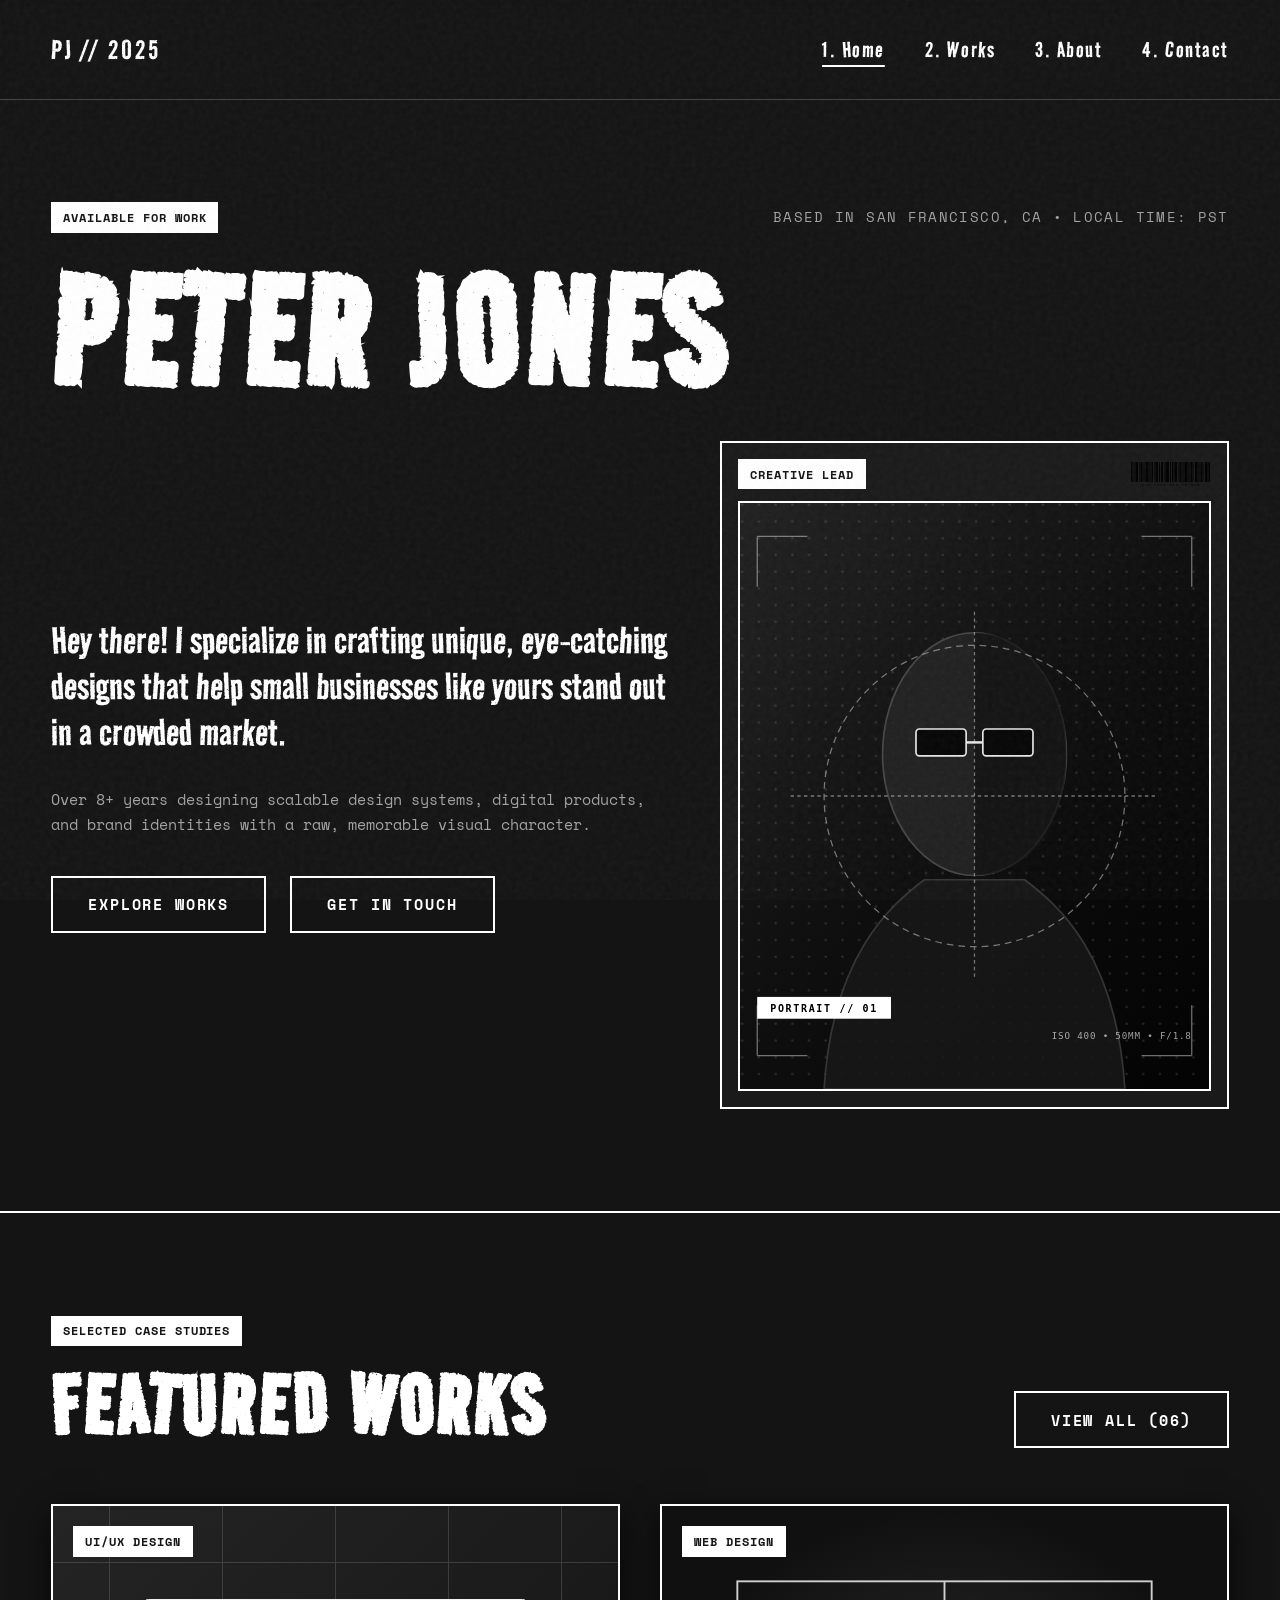
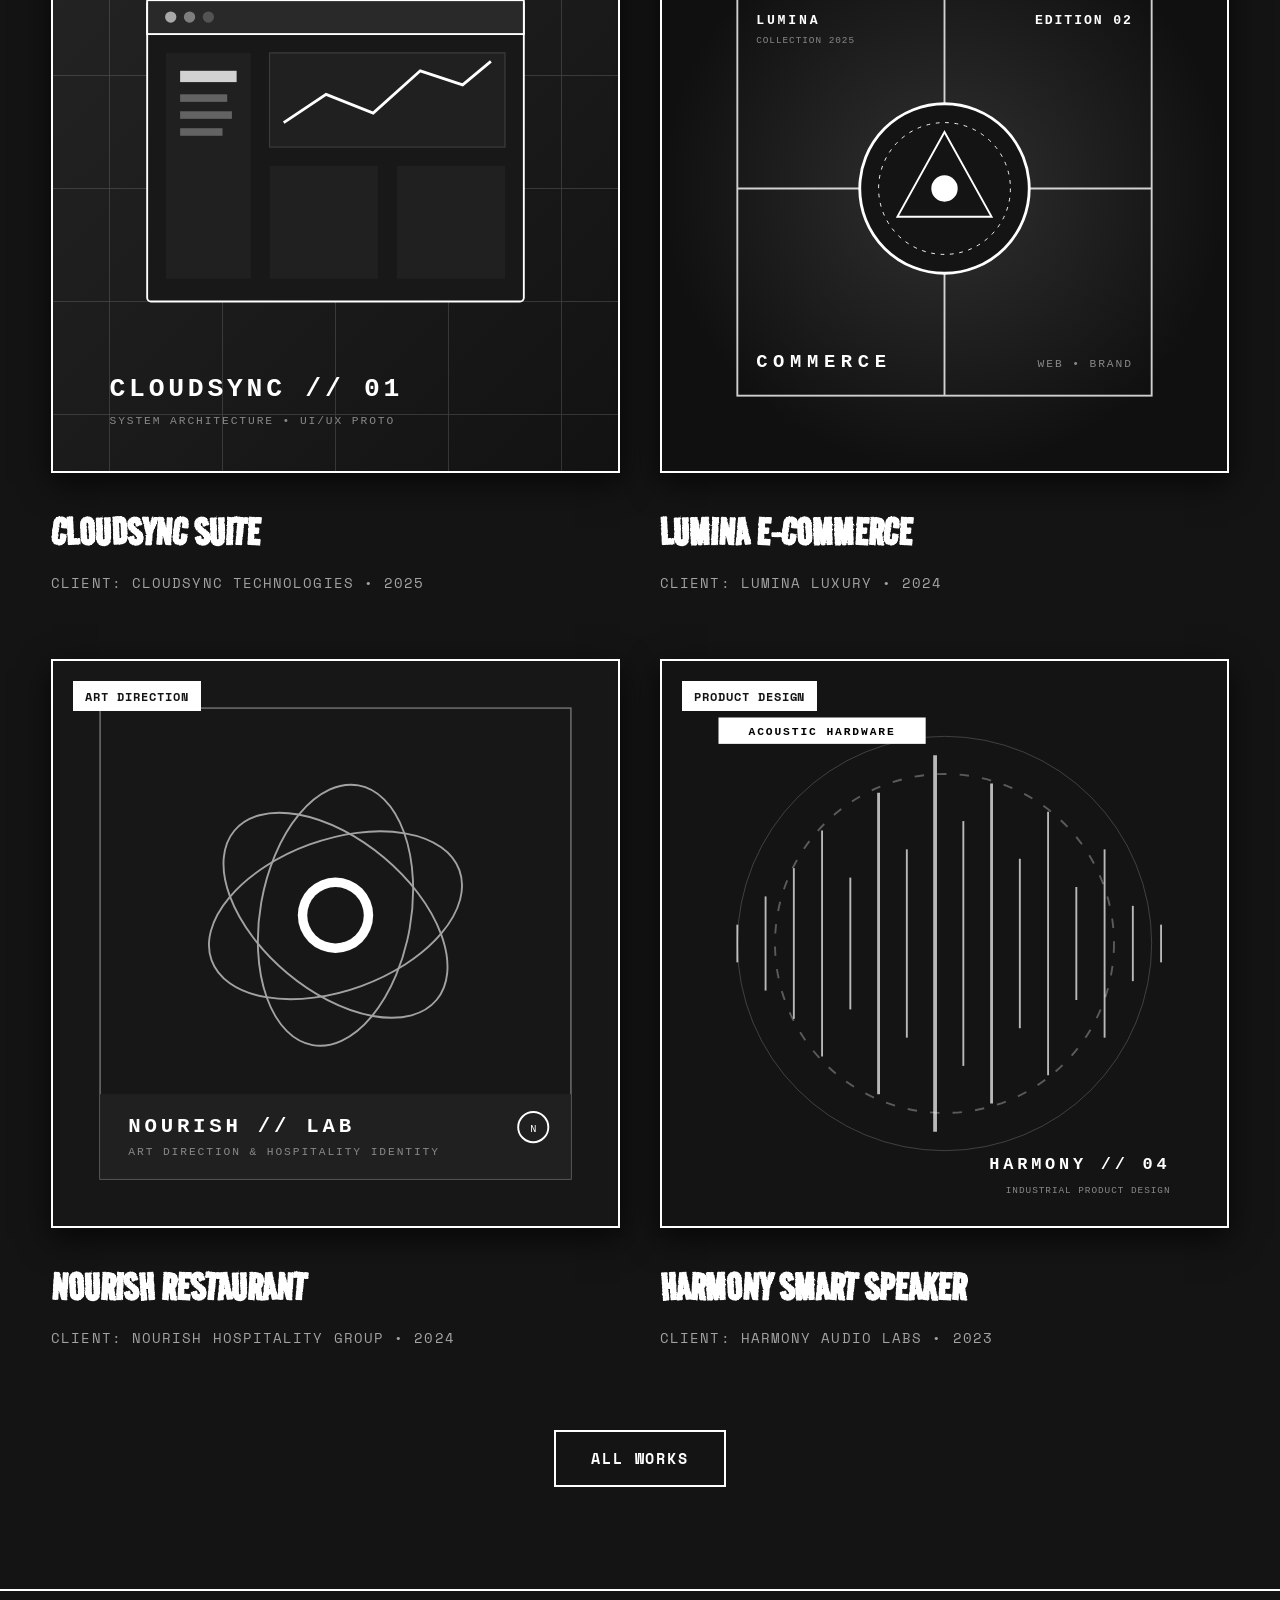
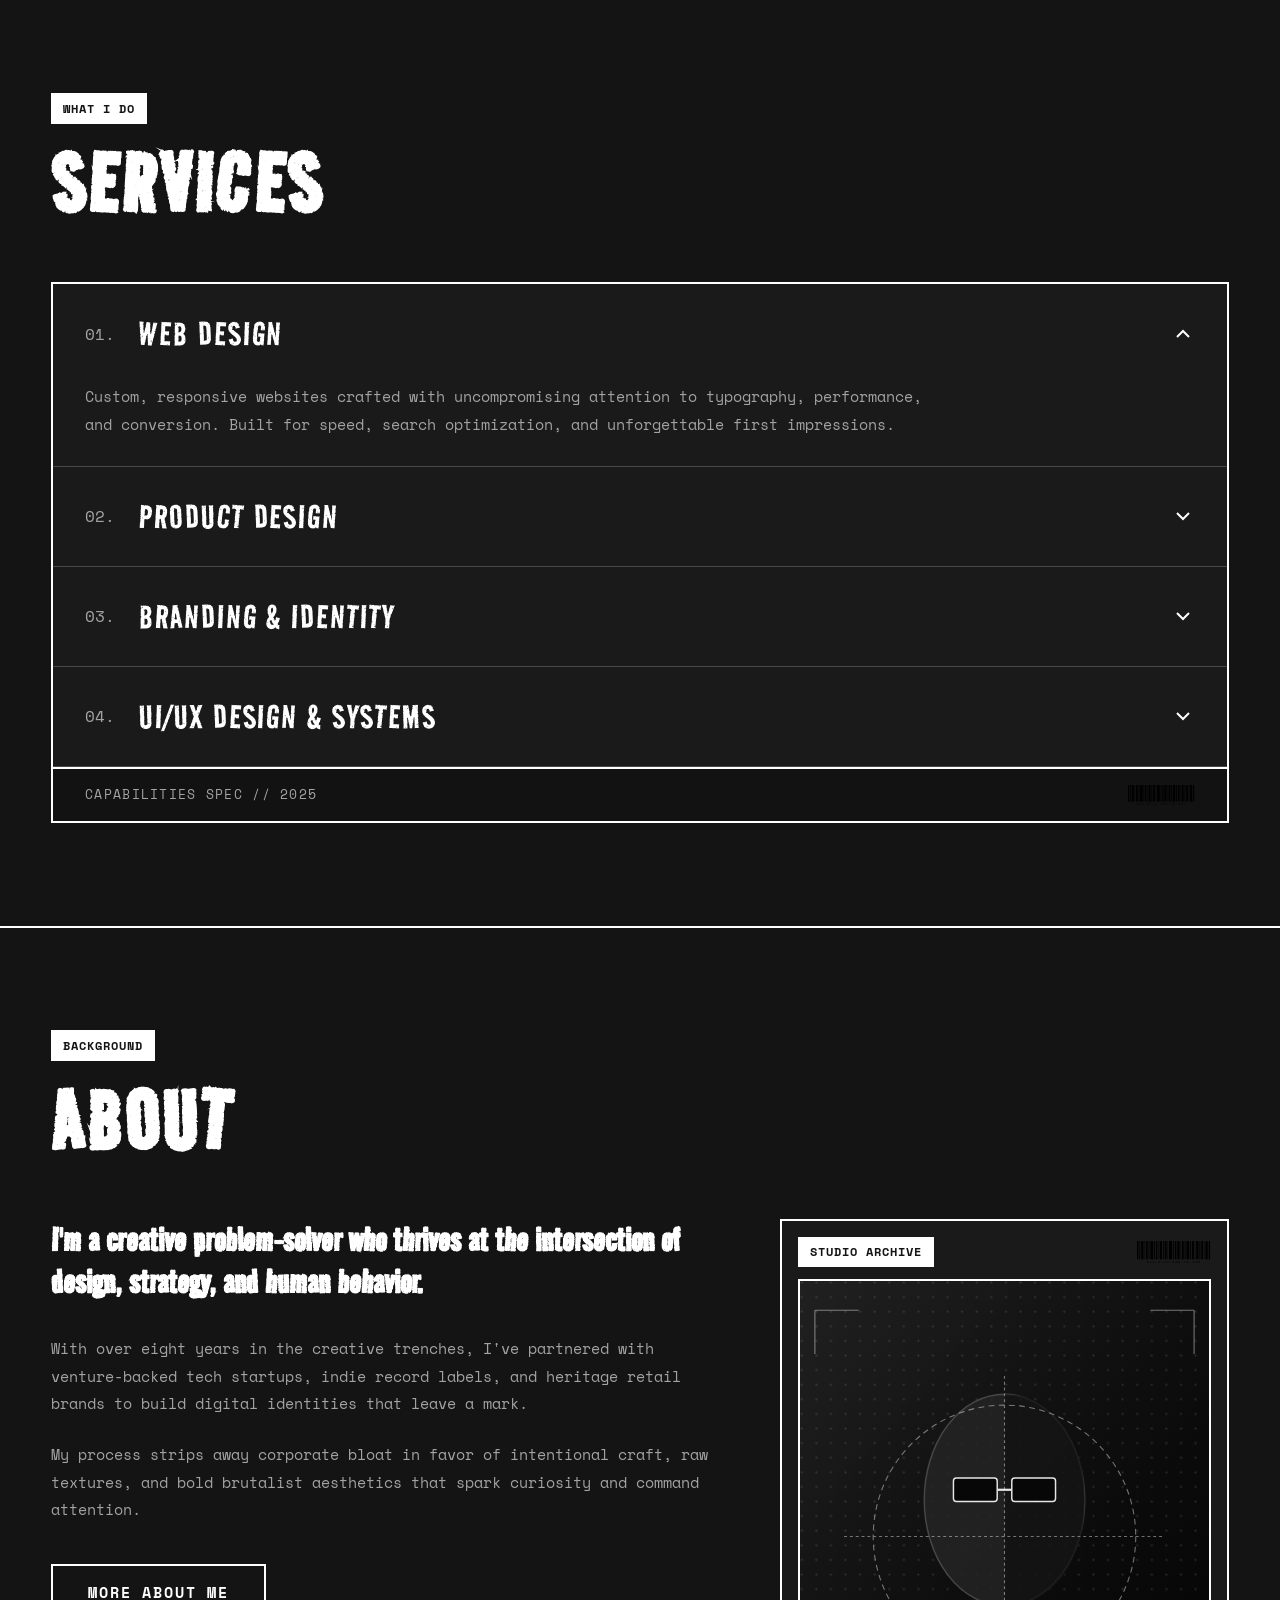
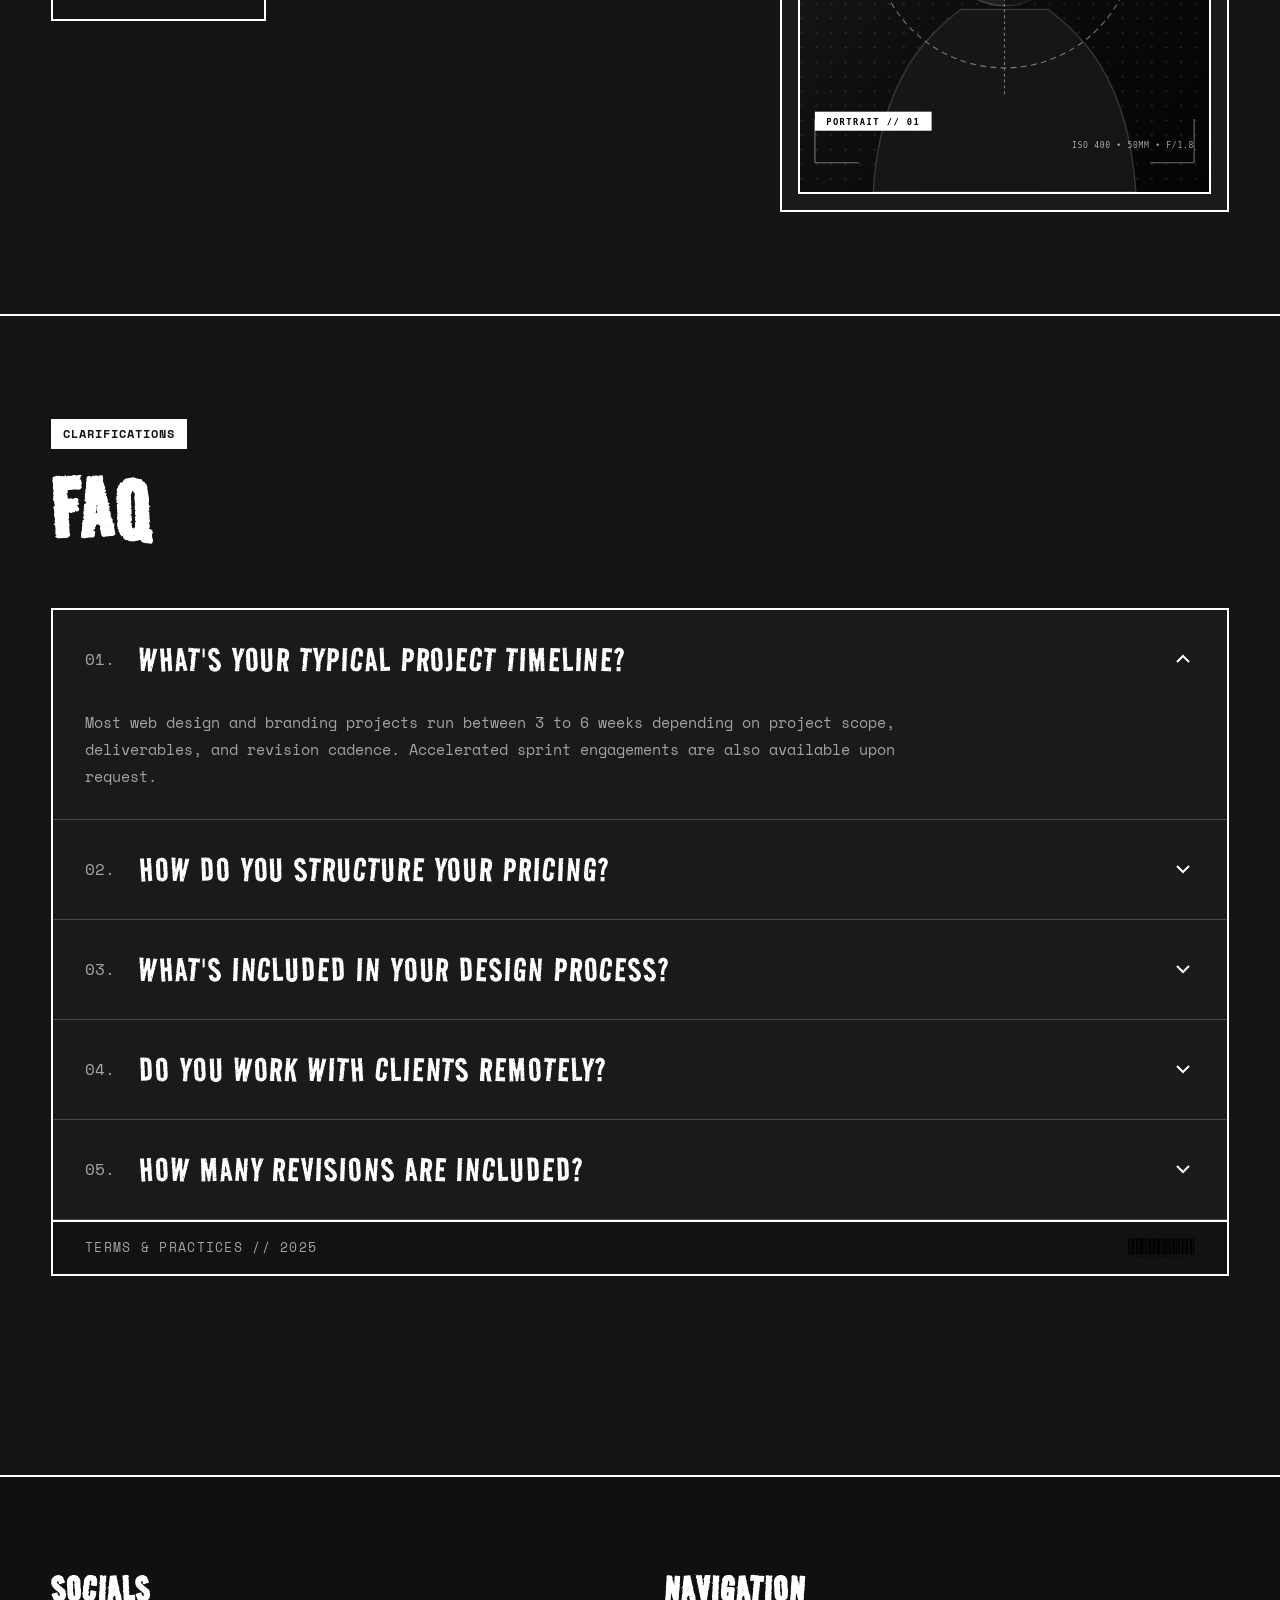
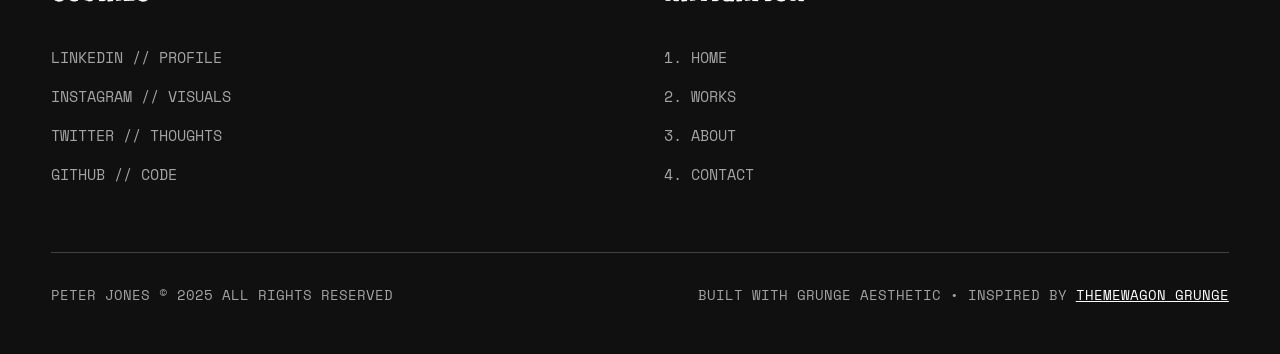
==== index.html @ 75d9b3d8 "Initial commit: Grunge aesthetic portfolio website" ====
<!DOCTYPE html>
<html lang="en">
<head>
  <meta charset="UTF-8">
  <meta name="viewport" content="width=device-width, initial-scale=1.0">
  <title>Home | Portfolio</title>
  <link rel="stylesheet" href="css/style.css">
  <link rel="icon" href="assets/barcode.svg" type="image/svg+xml">
</head>
<body>
  <!-- Grain / Film Noise Overlay -->
  <div class="noise-overlay" aria-hidden="true"></div>

  <!-- Site Navigation Header -->
  <header class="site-header">
    <div class="site-container nav-wrapper">
      <a href="index.html" class="logo-stamp">
        <!-- PLACEHOLDER: Brand/Monogram -->
        <span>PJ // 2025</span>
      </a>

      <!-- Desktop Navigation -->
      <nav aria-label="Main Navigation">
        <ul class="nav-links">
          <li><a href="index.html" class="nav-link active">1. Home</a></li>
          <li><a href="works.html" class="nav-link">2. Works</a></li>
          <li><a href="about.html" class="nav-link">3. About</a></li>
          <li><a href="contact.html" class="nav-link">4. Contact</a></li>
        </ul>
      </nav>

      <!-- Mobile Menu Toggle Button -->
      <button class="mobile-nav-toggle" aria-expanded="false" aria-label="Toggle navigation">
        MENU
      </button>
    </div>
  </header>

  <!-- Mobile Drawer Menu -->
  <div class="mobile-drawer" aria-hidden="true">
    <ul>
      <li><a href="index.html" class="nav-link active">1. Home</a></li>
      <li><a href="works.html" class="nav-link">2. Works</a></li>
      <li><a href="about.html" class="nav-link">3. About</a></li>
      <li><a href="contact.html" class="nav-link">4. Contact</a></li>
    </ul>
  </div>

  <main style="padding-top: 100px;">
    <!-- ======================================================================
         HERO SECTION
         ====================================================================== -->
    <section class="section-spacing">
      <div class="site-container">
        
        <!-- Status Bar & Availability Badge -->
        <div class="hero-meta-bar">
          <a href="contact.html" class="badge-pill" style="text-decoration: none;">
            <!-- PLACEHOLDER: Availability Status -->
            AVAILABLE FOR WORK
          </a>
          <span style="font-size: 0.85rem; color: var(--text-muted); letter-spacing: 0.1em;">
            <!-- PLACEHOLDER: Location / Timezone -->
            BASED IN SAN FRANCISCO, CA • LOCAL TIME: PST
          </span>
        </div>

        <!-- Giant Distressed Name -->
        <!-- PLACEHOLDER: Replace "PETER JONES" with your name -->
        <h1 class="font-grunge text-giant" style="margin-bottom: 2rem;">
          PETER JONES
        </h1>

        <div class="hero-grid">
          <!-- Left: Pitch / Statement & CTA -->
          <div>
            <!-- PLACEHOLDER: Hero Tagline / Value Proposition -->
            <p class="hero-statement">
              Hey there! I specialize in crafting unique, eye-catching designs that help small businesses like yours stand out in a crowded market.
            </p>
            
            <p style="color: var(--text-muted); font-size: 0.95rem; margin-bottom: 2.5rem; max-width: 650px;">
              <!-- PLACEHOLDER: Secondary intro / skills summary -->
              Over 8+ years designing scalable design systems, digital products, and brand identities with a raw, memorable visual character.
            </p>

            <div style="display: flex; gap: 1.5rem; flex-wrap: wrap;">
              <a href="works.html" class="btn-brutalist">EXPLORE WORKS</a>
              <a href="contact.html" class="btn-brutalist" style="background-color: transparent;">GET IN TOUCH</a>
            </div>
          </div>

          <!-- Right: Brutalist Framed Photo with Barcode -->
          <div>
            <div class="photo-frame-outer">
              <div class="photo-frame-header">
                <span class="badge-pill">CREATIVE LEAD</span>
                <!-- Barcode Graphic -->
                <img src="assets/barcode.svg" alt="Barcode element" style="height: 24px; width: auto;">
              </div>

              <div class="photo-frame-inner">
                <!-- PLACEHOLDER: Portrait photo (replace with your photo e.g. assets/images/my-photo.jpg) -->
                <img src="assets/images/hero-portrait.svg" alt="Portrait of Peter Jones" loading="lazy">
              </div>
            </div>
          </div>
        </div>

      </div>
    </section>

    <!-- ======================================================================
         FEATURED WORKS SECTION (VINYL RECORD SLEEVE EFFECT)
         ====================================================================== -->
    <section class="section-spacing" style="border-top: 2px solid var(--border-primary);">
      <div class="site-container">
        
        <div style="display: flex; justify-content: space-between; align-items: flex-end; margin-bottom: 3.5rem; flex-wrap: wrap; gap: 1.5rem;">
          <div>
            <span class="badge-pill" style="margin-bottom: 1rem;">SELECTED CASE STUDIES</span>
            <h2 class="font-grunge text-section-title">FEATURED WORKS</h2>
          </div>
          <a href="works.html" class="btn-brutalist">VIEW ALL (06)</a>
        </div>

        <!-- 2-Column Vinyl Grid -->
        <div class="projects-grid">
          
          <!-- PROJECT 01: Cloudsync Suite -->
          <!-- PLACEHOLDER: Project 1 details -->
          <article class="vinyl-card">
            <a href="work-detail.html" style="text-decoration: none; color: inherit;">
              <div class="vinyl-sleeve-container">
                <div class="vinyl-cover">
                  <span class="badge-pill vinyl-cover-pill">UI/UX DESIGN</span>
                  <img src="assets/images/project-1.svg" alt="Cloudsync Suite Project Cover">
                </div>
                
                <!-- Animated Vinyl Disc Sliding Out -->
                <div class="vinyl-disc" aria-hidden="true">
                  <div class="vinyl-label">
                    <div class="vinyl-label-hole"></div>
                  </div>
                </div>
              </div>

              <h3 class="project-card-title">CLOUDSYNC SUITE</h3>
              <p class="project-card-client">CLIENT: CLOUDSYNC TECHNOLOGIES • 2025</p>
            </a>
          </article>

          <!-- PROJECT 02: Lumina E-commerce -->
          <!-- PLACEHOLDER: Project 2 details -->
          <article class="vinyl-card">
            <a href="work-detail.html" style="text-decoration: none; color: inherit;">
              <div class="vinyl-sleeve-container">
                <div class="vinyl-cover">
                  <span class="badge-pill vinyl-cover-pill">WEB DESIGN</span>
                  <img src="assets/images/project-2.svg" alt="Lumina E-commerce Project Cover">
                </div>
                
                <div class="vinyl-disc" aria-hidden="true">
                  <div class="vinyl-label">
                    <div class="vinyl-label-hole"></div>
                  </div>
                </div>
              </div>

              <h3 class="project-card-title">LUMINA E-COMMERCE</h3>
              <p class="project-card-client">CLIENT: LUMINA LUXURY • 2024</p>
            </a>
          </article>

          <!-- PROJECT 03: Nourish Restaurant -->
          <!-- PLACEHOLDER: Project 3 details -->
          <article class="vinyl-card">
            <a href="work-detail.html" style="text-decoration: none; color: inherit;">
              <div class="vinyl-sleeve-container">
                <div class="vinyl-cover">
                  <span class="badge-pill vinyl-cover-pill">ART DIRECTION</span>
                  <img src="assets/images/project-3.svg" alt="Nourish Restaurant Project Cover">
                </div>
                
                <div class="vinyl-disc" aria-hidden="true">
                  <div class="vinyl-label">
                    <div class="vinyl-label-hole"></div>
                  </div>
                </div>
              </div>

              <h3 class="project-card-title">NOURISH RESTAURANT</h3>
              <p class="project-card-client">CLIENT: NOURISH HOSPITALITY GROUP • 2024</p>
            </a>
          </article>

          <!-- PROJECT 04: Harmony Smart Speaker -->
          <!-- PLACEHOLDER: Project 4 details -->
          <article class="vinyl-card">
            <a href="work-detail.html" style="text-decoration: none; color: inherit;">
              <div class="vinyl-sleeve-container">
                <div class="vinyl-cover">
                  <span class="badge-pill vinyl-cover-pill">PRODUCT DESIGN</span>
                  <img src="assets/images/project-4.svg" alt="Harmony Smart Speaker Project Cover">
                </div>
                
                <div class="vinyl-disc" aria-hidden="true">
                  <div class="vinyl-label">
                    <div class="vinyl-label-hole"></div>
                  </div>
                </div>
              </div>

              <h3 class="project-card-title">HARMONY SMART SPEAKER</h3>
              <p class="project-card-client">CLIENT: HARMONY AUDIO LABS • 2023</p>
            </a>
          </article>

        </div>

        <div style="text-align: center; margin-top: 5rem;">
          <a href="works.html" class="btn-brutalist">ALL WORKS</a>
        </div>

      </div>
    </section>

    <!-- ======================================================================
         SERVICES ACCORDION SECTION
         ====================================================================== -->
    <section class="section-spacing" style="border-top: 2px solid var(--border-primary);">
      <div class="site-container">
        
        <div style="margin-bottom: 3.5rem;">
          <span class="badge-pill" style="margin-bottom: 1rem;">WHAT I DO</span>
          <h2 class="font-grunge text-section-title">SERVICES</h2>
        </div>

        <!-- Services Accordion Box -->
        <div class="accordion-box">
          
          <!-- Service 1 -->
          <!-- PLACEHOLDER: Service 1 -->
          <div class="accordion-item active">
            <button class="accordion-trigger" type="button" aria-expanded="true">
              <div class="accordion-title-wrap">
                <span class="accordion-index">01.</span>
                <span class="accordion-title">WEB DESIGN</span>
              </div>
              <svg class="accordion-icon" viewBox="0 0 24 24"><path d="M6 9l6 6 6-6"/></svg>
            </button>
            <div class="accordion-content">
              <p class="accordion-body">
                Custom, responsive websites crafted with uncompromising attention to typography, performance, and conversion. Built for speed, search optimization, and unforgettable first impressions.
              </p>
            </div>
          </div>

          <!-- Service 2 -->
          <!-- PLACEHOLDER: Service 2 -->
          <div class="accordion-item">
            <button class="accordion-trigger" type="button" aria-expanded="false">
              <div class="accordion-title-wrap">
                <span class="accordion-index">02.</span>
                <span class="accordion-title">PRODUCT DESIGN</span>
              </div>
              <svg class="accordion-icon" viewBox="0 0 24 24"><path d="M6 9l6 6 6-6"/></svg>
            </button>
            <div class="accordion-content">
              <p class="accordion-body">
                End-to-end digital product design from discovery and user research to interactive Figma prototyping, usability testing, and frictionless developer handoff.
              </p>
            </div>
          </div>

          <!-- Service 3 -->
          <!-- PLACEHOLDER: Service 3 -->
          <div class="accordion-item">
            <button class="accordion-trigger" type="button" aria-expanded="false">
              <div class="accordion-title-wrap">
                <span class="accordion-index">03.</span>
                <span class="accordion-title">BRANDING &amp; IDENTITY</span>
              </div>
              <svg class="accordion-icon" viewBox="0 0 24 24"><path d="M6 9l6 6 6-6"/></svg>
            </button>
            <div class="accordion-content">
              <p class="accordion-body">
                Distinctive brand systems including visual marks, custom typography treatments, editorial guidelines, and packaging collateral built to stand out in saturated markets.
              </p>
            </div>
          </div>

          <!-- Service 4 -->
          <!-- PLACEHOLDER: Service 4 -->
          <div class="accordion-item">
            <button class="accordion-trigger" type="button" aria-expanded="false">
              <div class="accordion-title-wrap">
                <span class="accordion-index">04.</span>
                <span class="accordion-title">UI/UX DESIGN &amp; SYSTEMS</span>
              </div>
              <svg class="accordion-icon" viewBox="0 0 24 24"><path d="M6 9l6 6 6-6"/></svg>
            </button>
            <div class="accordion-content">
              <p class="accordion-body">
                Robust, accessible component libraries and design tokens that accelerate product development velocity while maintaining ironclad visual consistency.
              </p>
            </div>
          </div>

          <!-- Decorative Accordion Footer Bar -->
          <div class="accordion-box-footer">
            <span style="font-size: 0.8rem; color: var(--text-muted); letter-spacing: 0.1em;">
              CAPABILITIES SPEC // 2025
            </span>
            <img src="assets/barcode.svg" alt="Barcode graphic" style="height: 20px; width: auto;">
          </div>

        </div>

      </div>
    </section>

    <!-- ======================================================================
         ABOUT PREVIEW SECTION
         ====================================================================== -->
    <section class="section-spacing" style="border-top: 2px solid var(--border-primary);">
      <div class="site-container">
        
        <div style="margin-bottom: 3.5rem;">
          <span class="badge-pill" style="margin-bottom: 1rem;">BACKGROUND</span>
          <h2 class="font-grunge text-section-title">ABOUT</h2>
        </div>

        <div class="about-grid">
          <div>
            <!-- PLACEHOLDER: About Headline -->
            <h3 class="about-lead">
              I'm a creative problem-solver who thrives at the intersection of design, strategy, and human behavior.
            </h3>
            
            <div class="about-paragraphs">
              <!-- PLACEHOLDER: Bio Paragraphs -->
              <p>
                With over eight years in the creative trenches, I've partnered with venture-backed tech startups, indie record labels, and heritage retail brands to build digital identities that leave a mark.
              </p>
              <p>
                My process strips away corporate bloat in favor of intentional craft, raw textures, and bold brutalist aesthetics that spark curiosity and command attention.
              </p>
            </div>

            <div style="margin-top: 2.5rem;">
              <a href="about.html" class="btn-brutalist">MORE ABOUT ME</a>
            </div>
          </div>

          <!-- Secondary Portrait Frame -->
          <div>
            <div class="photo-frame-outer">
              <div class="photo-frame-header">
                <span class="badge-pill">STUDIO ARCHIVE</span>
                <img src="assets/barcode.svg" alt="Barcode graphic" style="height: 22px; width: auto;">
              </div>
              <div class="photo-frame-inner">
                <!-- PLACEHOLDER: Secondary photo or studio image -->
                <img src="assets/images/hero-portrait.svg" alt="Peter Jones in studio">
              </div>
            </div>
          </div>
        </div>

      </div>
    </section>

    <!-- ======================================================================
         FAQ SECTION
         ====================================================================== -->
    <section class="section-spacing" style="border-top: 2px solid var(--border-primary);">
      <div class="site-container">
        
        <div style="margin-bottom: 3.5rem;">
          <span class="badge-pill" style="margin-bottom: 1rem;">CLARIFICATIONS</span>
          <h2 class="font-grunge text-section-title">FAQ</h2>
        </div>

        <div class="accordion-box">
          
          <!-- FAQ 1 -->
          <!-- PLACEHOLDER: FAQ 1 -->
          <div class="accordion-item active">
            <button class="accordion-trigger" type="button" aria-expanded="true">
              <div class="accordion-title-wrap">
                <span class="accordion-index">01.</span>
                <span class="accordion-title">WHAT'S YOUR TYPICAL PROJECT TIMELINE?</span>
              </div>
              <svg class="accordion-icon" viewBox="0 0 24 24"><path d="M6 9l6 6 6-6"/></svg>
            </button>
            <div class="accordion-content">
              <p class="accordion-body">
                Most web design and branding projects run between 3 to 6 weeks depending on project scope, deliverables, and revision cadence. Accelerated sprint engagements are also available upon request.
              </p>
            </div>
          </div>

          <!-- FAQ 2 -->
          <!-- PLACEHOLDER: FAQ 2 -->
          <div class="accordion-item">
            <button class="accordion-trigger" type="button" aria-expanded="false">
              <div class="accordion-title-wrap">
                <span class="accordion-index">02.</span>
                <span class="accordion-title">HOW DO YOU STRUCTURE YOUR PRICING?</span>
              </div>
              <svg class="accordion-icon" viewBox="0 0 24 24"><path d="M6 9l6 6 6-6"/></svg>
            </button>
            <div class="accordion-content">
              <p class="accordion-body">
                I primarily work on transparent, fixed-scope project agreements with milestones. For ongoing embedded advisory or fractional design leadership, monthly retainer agreements are available.
              </p>
            </div>
          </div>

          <!-- FAQ 3 -->
          <!-- PLACEHOLDER: FAQ 3 -->
          <div class="accordion-item">
            <button class="accordion-trigger" type="button" aria-expanded="false">
              <div class="accordion-title-wrap">
                <span class="accordion-index">03.</span>
                <span class="accordion-title">WHAT'S INCLUDED IN YOUR DESIGN PROCESS?</span>
              </div>
              <svg class="accordion-icon" viewBox="0 0 24 24"><path d="M6 9l6 6 6-6"/></svg>
            </button>
            <div class="accordion-content">
              <p class="accordion-body">
                Every project begins with discovery and positioning research, followed by moodboards, wireframes, high-fidelity responsive mockups, design token documentation, and interactive prototypes.
              </p>
            </div>
          </div>

          <!-- FAQ 4 -->
          <!-- PLACEHOLDER: FAQ 4 -->
          <div class="accordion-item">
            <button class="accordion-trigger" type="button" aria-expanded="false">
              <div class="accordion-title-wrap">
                <span class="accordion-index">04.</span>
                <span class="accordion-title">DO YOU WORK WITH CLIENTS REMOTELY?</span>
              </div>
              <svg class="accordion-icon" viewBox="0 0 24 24"><path d="M6 9l6 6 6-6"/></svg>
            </button>
            <div class="accordion-content">
              <p class="accordion-body">
                Yes, absolutely. Over 90% of my clients are located worldwide. Communication happens via Slack, asynchronous Loom demos, and weekly alignment calls.
              </p>
            </div>
          </div>

          <!-- FAQ 5 -->
          <!-- PLACEHOLDER: FAQ 5 -->
          <div class="accordion-item">
            <button class="accordion-trigger" type="button" aria-expanded="false">
              <div class="accordion-title-wrap">
                <span class="accordion-index">05.</span>
                <span class="accordion-title">HOW MANY REVISIONS ARE INCLUDED?</span>
              </div>
              <svg class="accordion-icon" viewBox="0 0 24 24"><path d="M6 9l6 6 6-6"/></svg>
            </button>
            <div class="accordion-content">
              <p class="accordion-body">
                All fixed-scope proposals include 2 comprehensive rounds of revisions at each project phase (wireframing, visual concept, final delivery) to ensure complete alignment.
              </p>
            </div>
          </div>

          <!-- Decorative Footer Bar -->
          <div class="accordion-box-footer">
            <span style="font-size: 0.8rem; color: var(--text-muted); letter-spacing: 0.1em;">
              TERMS &amp; PRACTICES // 2025
            </span>
            <img src="assets/barcode.svg" alt="Barcode graphic" style="height: 20px; width: auto;">
          </div>

        </div>

      </div>
    </section>

  </main>

  <!-- ======================================================================
       GLOBAL FOOTER
       ====================================================================== -->
  <footer class="site-footer">
    <div class="site-container">
      
      <div class="footer-grid">
        <!-- Socials Column -->
        <div>
          <h3 class="footer-col-title">SOCIALS</h3>
          <ul class="footer-links">
            <!-- PLACEHOLDER: Social Links -->
            <li><a href="https://linkedin.com" target="_blank" rel="noopener noreferrer" class="footer-link">LINKEDIN // PROFILE</a></li>
            <li><a href="https://instagram.com" target="_blank" rel="noopener noreferrer" class="footer-link">INSTAGRAM // VISUALS</a></li>
            <li><a href="https://x.com" target="_blank" rel="noopener noreferrer" class="footer-link">TWITTER // THOUGHTS</a></li>
            <li><a href="https://github.com" target="_blank" rel="noopener noreferrer" class="footer-link">GITHUB // CODE</a></li>
          </ul>
        </div>

        <!-- Navigation Column -->
        <div>
          <h3 class="footer-col-title">NAVIGATION</h3>
          <ul class="footer-links">
            <li><a href="index.html" class="footer-link">1. HOME</a></li>
            <li><a href="works.html" class="footer-link">2. WORKS</a></li>
            <li><a href="about.html" class="footer-link">3. ABOUT</a></li>
            <li><a href="contact.html" class="footer-link">4. CONTACT</a></li>
          </ul>
        </div>
      </div>

      <!-- Copyright & Credits -->
      <div class="footer-bottom">
        <div>
          <!-- PLACEHOLDER: Copyright Name -->
          PETER JONES © 2025 ALL RIGHTS RESERVED
        </div>
        <div>
          BUILT WITH GRUNGE AESTHETIC • INSPIRED BY <a href="https://themewagon.com/themes/grunge/" target="_blank" rel="noopener noreferrer">THEMEWAGON GRUNGE</a>
        </div>
      </div>

    </div>
  </footer>

  <script src="js/main.js"></script>
</body>
</html>
---- css/style.css ----
@import url('https://fonts.googleapis.com/css2?family=Road+Rage&family=Space+Mono:ital,wght@0,400;0,700;1,400&display=swap');

/* ==========================================================================
   THEME VARIABLES & CSS RESET
   Grunge Portfolio Design System (ThemeWagon Grunge Recreation)
   ========================================================================== */

:root {
  --bg-primary: #141414;
  --bg-secondary: #1a1a1a;
  --bg-card: #1f1f1f;
  --text-primary: #ffffff;
  --text-muted: #a3a3a3;
  --border-primary: #ffffff;
  --border-muted: rgba(255, 255, 255, 0.2);
  --font-grunge: 'Road Rage', cursive, sans-serif;
  --font-mono: 'Space Mono', ui-monospace, SFMono-Regular, Menlo, Monaco, Consolas, monospace;
}

*, *::before, *::after {
  box-sizing: border-box;
  margin: 0;
  padding: 0;
}

html {
  font-family: var(--font-mono);
  background-color: var(--bg-primary);
  color: var(--text-primary);
  scroll-behavior: smooth;
  line-height: 1.6;
  -webkit-font-smoothing: antialiased;
}

body {
  min-height: 100vh;
  position: relative;
  overflow-x: hidden;
  background-color: var(--bg-primary);
  color: var(--text-primary);
}

/* ==========================================================================
   FILM GRAIN / NOISE OVERLAY
   ========================================================================== */
.noise-overlay {
  position: fixed;
  inset: 0;
  width: 100vw;
  height: 100vh;
  pointer-events: none;
  z-index: 9999;
  opacity: 0.045;
  background-image: url("data:image/svg+xml,%3Csvg viewBox='0 0 200 200' xmlns='http://www.w3.org/2000/svg'%3E%3Cfilter id='noiseFilter'%3E%3CfeTurbulence type='fractalNoise' baseFrequency='0.85' numOctaves='3' stitchTiles='stitch'/%3E%3C/filter%3E%3Crect width='100%25' height='100%25' filter='url(%23noiseFilter)'/%3E%3C/svg%3E");
}

/* ==========================================================================
   TYPOGRAPHY
   ========================================================================== */
.font-grunge {
  font-family: var(--font-grunge);
  letter-spacing: 0.04em;
  text-transform: uppercase;
  line-height: 0.9;
}

.font-mono {
  font-family: var(--font-mono);
}

/* Fluid Heading Sizes */
.text-giant {
  font-size: clamp(4.5rem, 14vw, 12.5rem);
  line-height: 0.85;
}

.text-section-title {
  font-size: clamp(3rem, 8vw, 6rem);
  line-height: 0.9;
}

.text-subheading {
  font-size: clamp(1.75rem, 4vw, 3rem);
  line-height: 1.1;
}

/* ==========================================================================
   LAYOUT CONTAINERS & UTILITIES
   ========================================================================== */
.site-container {
  max-width: 1380px;
  margin-left: auto;
  margin-right: auto;
  padding-left: clamp(1.25rem, 4vw, 3.5rem);
  padding-right: clamp(1.25rem, 4vw, 3.5rem);
}

.section-spacing {
  padding-top: clamp(4rem, 8vw, 8rem);
  padding-bottom: clamp(4rem, 8vw, 8rem);
}

/* ==========================================================================
   HEADER & NAVIGATION
   ========================================================================== */
.site-header {
  position: fixed;
  top: 0;
  left: 0;
  right: 0;
  z-index: 50;
  background-color: rgba(20, 20, 20, 0.85);
  backdrop-filter: blur(8px);
  border-bottom: 1px solid var(--border-muted);
}

.nav-wrapper {
  display: flex;
  justify-content: space-between;
  align-items: center;
  padding-top: 1.5rem;
  padding-bottom: 1.5rem;
}

.logo-stamp {
  font-family: var(--font-grunge);
  font-size: 2rem;
  color: var(--text-primary);
  text-decoration: none;
  letter-spacing: 0.08em;
  display: flex;
  align-items: center;
  gap: 0.5rem;
}

.nav-links {
  display: flex;
  list-style: none;
  gap: 2.5rem;
  align-items: center;
}

.nav-link {
  font-family: var(--font-grunge);
  font-size: 1.6rem;
  color: var(--text-primary);
  text-decoration: none;
  letter-spacing: 0.06em;
  transition: color 0.2s ease, text-decoration-color 0.2s ease;
  position: relative;
}

.nav-link:hover {
  color: var(--text-muted);
}

.nav-link.active {
  text-decoration: underline;
  text-decoration-thickness: 2px;
  text-underline-offset: 8px;
}

/* Mobile Hamburger Toggle */
.mobile-nav-toggle {
  display: none;
  background: none;
  border: 2px solid var(--border-primary);
  color: var(--text-primary);
  font-family: var(--font-mono);
  font-size: 0.9rem;
  padding: 0.5rem 0.85rem;
  cursor: pointer;
  text-transform: uppercase;
}

/* Mobile Drawer */
.mobile-drawer {
  display: none;
  position: fixed;
  top: 75px;
  left: 0;
  right: 0;
  background: #141414;
  border-bottom: 2px solid var(--border-primary);
  padding: 2rem 1.5rem;
  z-index: 49;
}

.mobile-drawer.open {
  display: block;
}

.mobile-drawer ul {
  list-style: none;
  display: flex;
  flex-direction: column;
  gap: 1.5rem;
}

.mobile-drawer .nav-link {
  font-size: 2.2rem;
}

/* ==========================================================================
   BRUTALIST BADGES, BUTTONS & CARDS
   ========================================================================== */
.badge-pill {
  display: inline-block;
  background-color: var(--text-primary);
  color: var(--bg-primary);
  font-family: var(--font-mono);
  font-size: 0.75rem;
  font-weight: 700;
  text-transform: uppercase;
  letter-spacing: 0.08em;
  padding: 0.35rem 0.75rem;
  border-radius: 0;
}

.btn-brutalist {
  display: inline-flex;
  align-items: center;
  justify-content: center;
  font-family: var(--font-mono);
  font-size: 0.95rem;
  font-weight: 700;
  text-transform: uppercase;
  letter-spacing: 0.12em;
  color: var(--text-primary);
  background-color: transparent;
  border: 2px solid var(--border-primary);
  padding: 0.9rem 2.2rem;
  text-decoration: none;
  cursor: pointer;
  transition: all 0.2s cubic-bezier(0.4, 0, 0.2, 1);
  position: relative;
}

.btn-brutalist:hover {
  background-color: var(--text-primary);
  color: var(--bg-primary);
}

.btn-brutalist:active {
  transform: translateY(2px);
}

/* Brutalist Borders */
.border-brutalist {
  border: 2px solid var(--border-primary);
}

.border-muted-divider {
  border-top: 1px solid var(--border-muted);
}

/* ==========================================================================
   HERO SECTION
   ========================================================================== */
.hero-statement {
  font-family: var(--font-grunge);
  font-size: clamp(1.8rem, 3.5vw, 2.75rem);
  line-height: 1.05;
  color: var(--text-primary);
  max-width: 900px;
  margin-bottom: 2rem;
}

.hero-meta-bar {
  display: flex;
  align-items: center;
  justify-content: space-between;
  gap: 1rem;
  margin-bottom: 1.5rem;
  flex-wrap: wrap;
}

.hero-grid {
  display: grid;
  grid-template-columns: 1fr;
  gap: 3rem;
  align-items: center;
  margin-top: 2rem;
}

@media (min-width: 992px) {
  .hero-grid {
    grid-template-columns: 1.1fr 0.9fr;
  }
}

/* Double-bordered photo frame */
.photo-frame-outer {
  position: relative;
  padding: 1rem;
  border: 2px solid var(--border-primary);
  background-color: var(--bg-secondary);
}

.photo-frame-inner {
  position: relative;
  border: 2px solid var(--border-primary);
  background-color: #000;
  overflow: hidden;
}

.photo-frame-inner img,
.photo-frame-inner svg {
  display: block;
  width: 100%;
  height: auto;
  aspect-ratio: 4 / 5;
  object-fit: cover;
  filter: grayscale(100%) contrast(110%);
  transition: filter 0.3s ease;
}

.photo-frame-inner:hover img,
.photo-frame-inner:hover svg {
  filter: grayscale(85%) contrast(120%);
}

.photo-frame-header {
  display: flex;
  justify-content: space-between;
  align-items: center;
  margin-bottom: 0.75rem;
}

/* ==========================================================================
   VINYL RECORD SLEEVE PROJECT CARDS
   ========================================================================== */
.projects-grid {
  display: grid;
  grid-template-columns: 1fr;
  gap: 4rem 2.5rem;
}

@media (min-width: 768px) {
  .projects-grid {
    grid-template-columns: repeat(2, 1fr);
  }
}

.vinyl-card {
  position: relative;
  text-decoration: none;
  display: flex;
  flex-direction: column;
}

.vinyl-sleeve-container {
  position: relative;
  width: 100%;
  aspect-ratio: 1 / 1;
  background-color: #0c0c0c;
  margin-bottom: 1.5rem;
}

/* The Album Jacket / Cover */
.vinyl-cover {
  position: relative;
  z-index: 10;
  width: 100%;
  height: 100%;
  border: 2px solid var(--border-primary);
  background-color: #1a1a1a;
  overflow: hidden;
  box-shadow: 0 10px 30px rgba(0, 0, 0, 0.7);
}

.vinyl-cover img,
.vinyl-cover svg {
  width: 100%;
  height: 100%;
  object-fit: cover;
  display: block;
}

.vinyl-cover-pill {
  position: absolute;
  top: 1.25rem;
  left: 1.25rem;
  z-index: 12;
}

/* The Vinyl Record Disc */
.vinyl-disc {
  position: absolute;
  top: 50%;
  right: 4%;
  transform: translateY(-50%);
  width: 90%;
  height: 90%;
  border-radius: 50%;
  z-index: 5;
  pointer-events: none;
  background: radial-gradient(
    circle,
    #0a0a0a 0%,
    #151515 28%,
    #050505 30%,
    #181818 42%,
    #0c0c0c 44%,
    #1f1f1f 58%,
    #0a0a0a 60%,
    #1a1a1a 75%,
    #060606 77%,
    #141414 96%,
    #050505 100%
  );
  box-shadow: -5px 0 25px rgba(0, 0, 0, 0.9);
  transition: transform 0.55s cubic-bezier(0.2, 0.8, 0.2, 1), right 0.55s cubic-bezier(0.2, 0.8, 0.2, 1);
  display: flex;
  align-items: center;
  justify-content: center;
}

/* Disc Center Label */
.vinyl-label {
  width: 32%;
  height: 32%;
  border-radius: 50%;
  background-color: #ffffff;
  display: flex;
  align-items: center;
  justify-content: center;
  position: relative;
  border: 3px solid #111111;
}

.vinyl-label-hole {
  width: 20%;
  height: 20%;
  border-radius: 50%;
  background-color: var(--bg-primary);
  border: 2px solid #333333;
}

/* Vinyl Hover Animation: Slide out & continuous spin */
@keyframes vinyl-spin {
  from {
    transform: translateY(-50%) rotate(0deg);
  }
  to {
    transform: translateY(-50%) rotate(360deg);
  }
}

.vinyl-card:hover .vinyl-disc,
.vinyl-card:focus .vinyl-disc {
  right: -16%;
  animation: vinyl-spin 4.5s linear infinite;
}

@media (max-width: 640px) {
  .vinyl-card:hover .vinyl-disc {
    right: -10%;
  }
}

/* Project Card Typography */
.project-card-title {
  font-family: var(--font-grunge);
  font-size: clamp(2rem, 3.5vw, 2.75rem);
  color: var(--text-primary);
  margin-bottom: 0.35rem;
  transition: color 0.2s ease;
}

.vinyl-card:hover .project-card-title {
  color: var(--text-muted);
}

.project-card-client {
  font-family: var(--font-mono);
  font-size: 0.85rem;
  color: var(--text-muted);
  text-transform: uppercase;
  letter-spacing: 0.08em;
}

/* ==========================================================================
   SERVICES & FAQ ACCORDIONS
   ========================================================================== */
.accordion-box {
  border: 2px solid var(--border-primary);
  background-color: var(--bg-secondary);
}

.accordion-item {
  border-bottom: 1px solid var(--border-muted);
}

.accordion-item:last-child {
  border-bottom: none;
}

.accordion-trigger {
  width: 100%;
  display: flex;
  justify-content: space-between;
  align-items: center;
  padding: 1.75rem 2rem;
  background: none;
  border: none;
  color: var(--text-primary);
  text-align: left;
  cursor: pointer;
  transition: background-color 0.2s ease;
}

.accordion-trigger:hover {
  background-color: rgba(255, 255, 255, 0.03);
}

.accordion-title-wrap {
  display: flex;
  align-items: center;
  gap: 1.5rem;
}

.accordion-index {
  font-family: var(--font-mono);
  font-size: 1rem;
  color: var(--text-muted);
}

.accordion-title {
  font-family: var(--font-grunge);
  font-size: clamp(1.75rem, 3vw, 2.5rem);
  letter-spacing: 0.05em;
}

.accordion-icon {
  width: 24px;
  height: 24px;
  stroke: var(--text-primary);
  stroke-width: 2;
  fill: none;
  transition: transform 0.3s cubic-bezier(0.4, 0, 0.2, 1);
}

.accordion-item.active .accordion-icon {
  transform: rotate(180deg);
}

.accordion-content {
  max-height: 0;
  overflow: hidden;
  transition: max-height 0.35s cubic-bezier(0.4, 0, 0.2, 1);
  padding: 0 2rem;
}

.accordion-item.active .accordion-content {
  max-height: 500px;
  padding-bottom: 1.75rem;
}

.accordion-body {
  font-family: var(--font-mono);
  font-size: 0.95rem;
  color: var(--text-muted);
  line-height: 1.8;
  max-width: 850px;
}

/* Accordion Footer Barcode Bar */
.accordion-box-footer {
  display: flex;
  justify-content: space-between;
  align-items: center;
  padding: 1rem 2rem;
  background-color: #121212;
  border-top: 2px solid var(--border-primary);
}

/* ==========================================================================
   ABOUT PREVIEW & ABOUT PAGE STYLES
   ========================================================================== */
.about-grid {
  display: grid;
  grid-template-columns: 1fr;
  gap: 3.5rem;
  align-items: start;
}

@media (min-width: 992px) {
  .about-grid {
    grid-template-columns: 1.2fr 0.8fr;
  }
}

.about-lead {
  font-family: var(--font-grunge);
  font-size: clamp(2rem, 3vw, 2.85rem);
  line-height: 1.1;
  margin-bottom: 2rem;
  color: var(--text-primary);
}

.about-paragraphs p {
  margin-bottom: 1.5rem;
  font-size: 0.95rem;
  color: var(--text-muted);
  line-height: 1.8;
}

/* Experience / Education Meta Tags */
.timeline-meta {
  display: flex;
  gap: 1rem;
  font-size: 0.85rem;
  color: var(--text-muted);
  text-transform: uppercase;
  letter-spacing: 0.08em;
  margin-bottom: 0.5rem;
  flex-wrap: wrap;
}

/* ==========================================================================
   PROJECT DETAIL PAGE STYLES
   ========================================================================== */
.project-detail-hero {
  border: 2px solid var(--border-primary);
  background-color: var(--bg-secondary);
  padding: 1.5rem;
  margin-bottom: 3.5rem;
}

.project-detail-image-box {
  border: 2px solid var(--border-primary);
  background-color: #000;
  overflow: hidden;
}

.project-detail-image-box img,
.project-detail-image-box svg {
  width: 100%;
  height: auto;
  display: block;
}

.metadata-grid {
  display: grid;
  grid-template-columns: repeat(2, 1fr);
  gap: 2rem;
  border-top: 2px solid var(--border-primary);
  border-bottom: 2px solid var(--border-primary);
  padding: 2rem 0;
  margin: 3rem 0;
}

@media (min-width: 768px) {
  .metadata-grid {
    grid-template-columns: repeat(4, 1fr);
  }
}

.metadata-item h4 {
  font-family: var(--font-mono);
  font-size: 0.75rem;
  text-transform: uppercase;
  color: var(--text-muted);
  letter-spacing: 0.12em;
  margin-bottom: 0.5rem;
}

.metadata-item p {
  font-family: var(--font-grunge);
  font-size: 1.6rem;
  color: var(--text-primary);
}

.gallery-grid {
  display: grid;
  grid-template-columns: 1fr;
  gap: 2rem;
  margin: 3.5rem 0;
}

@media (min-width: 768px) {
  .gallery-grid {
    grid-template-columns: repeat(2, 1fr);
  }
}

/* ==========================================================================
   CONTACT PAGE STYLES
   ========================================================================== */
.contact-cards-grid {
  display: grid;
  grid-template-columns: 1fr;
  gap: 2.5rem;
  margin-top: 3.5rem;
}

@media (min-width: 768px) {
  .contact-cards-grid {
    grid-template-columns: repeat(2, 1fr);
  }
}

.contact-card {
  border: 2px solid var(--border-primary);
  background-color: var(--bg-secondary);
  padding: 2.5rem;
  display: flex;
  flex-direction: column;
  justify-content: space-between;
  text-decoration: none;
  color: var(--text-primary);
  transition: transform 0.2s ease, background-color 0.2s ease;
  min-height: 240px;
}

.contact-card:hover {
  background-color: #242424;
  transform: translateY(-4px);
}

.contact-card-header {
  display: flex;
  justify-content: space-between;
  align-items: center;
  margin-bottom: 2rem;
}

.contact-card-type {
  font-family: var(--font-grunge);
  font-size: 2.5rem;
}

.contact-card-value {
  font-family: var(--font-mono);
  font-size: clamp(1rem, 2vw, 1.4rem);
  font-weight: 700;
  word-break: break-all;
}

/* ==========================================================================
   GLOBAL FOOTER
   ========================================================================== */
.site-footer {
  border-top: 2px solid var(--border-primary);
  background-color: #101010;
  padding-top: 5rem;
  padding-bottom: 3rem;
  margin-top: 6rem;
}

.footer-grid {
  display: grid;
  grid-template-columns: 1fr;
  gap: 3rem;
  margin-bottom: 4rem;
}

@media (min-width: 768px) {
  .footer-grid {
    grid-template-columns: repeat(2, 1fr);
  }
}

.footer-col-title {
  font-family: var(--font-grunge);
  font-size: 2.5rem;
  margin-bottom: 1.5rem;
  letter-spacing: 0.05em;
}

.footer-links {
  list-style: none;
  display: flex;
  flex-direction: column;
  gap: 0.85rem;
}

.footer-link {
  font-family: var(--font-mono);
  font-size: 0.95rem;
  color: var(--text-muted);
  text-decoration: none;
  transition: color 0.2s ease, transform 0.2s ease;
  display: inline-block;
}

.footer-link:hover {
  color: var(--text-primary);
  text-decoration: underline;
  transform: translateX(4px);
}

.footer-bottom {
  display: flex;
  flex-direction: column;
  gap: 1rem;
  justify-content: space-between;
  align-items: flex-start;
  padding-top: 2rem;
  border-top: 1px solid var(--border-muted);
  font-size: 0.85rem;
  color: var(--text-muted);
}

@media (min-width: 768px) {
  .footer-bottom {
    flex-direction: row;
    align-items: center;
  }
}

.footer-bottom a {
  color: var(--text-primary);
  text-decoration: underline;
}

/* ==========================================================================
   RESPONSIVE ADJUSTMENTS
   ========================================================================== */
@media (max-width: 850px) {
  .nav-links {
    display: none;
  }
  .mobile-nav-toggle {
    display: block;
  }
}
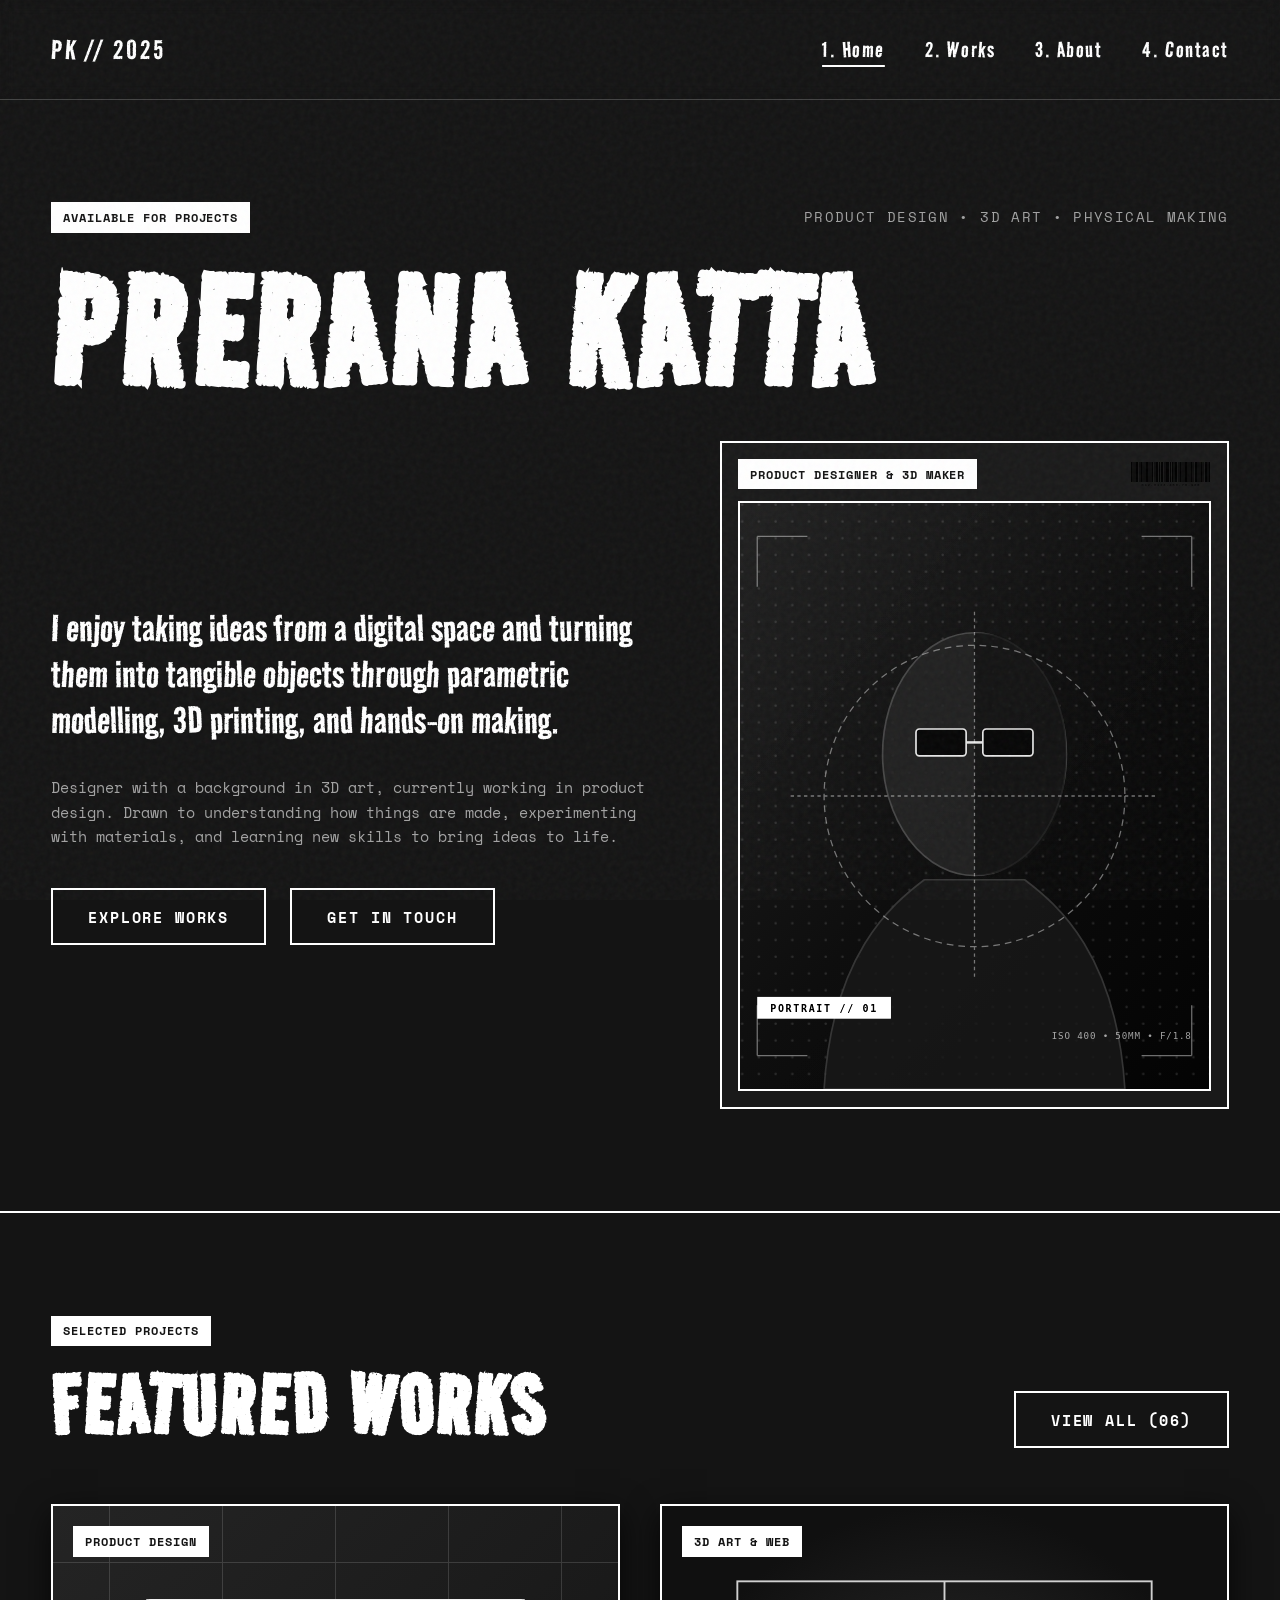
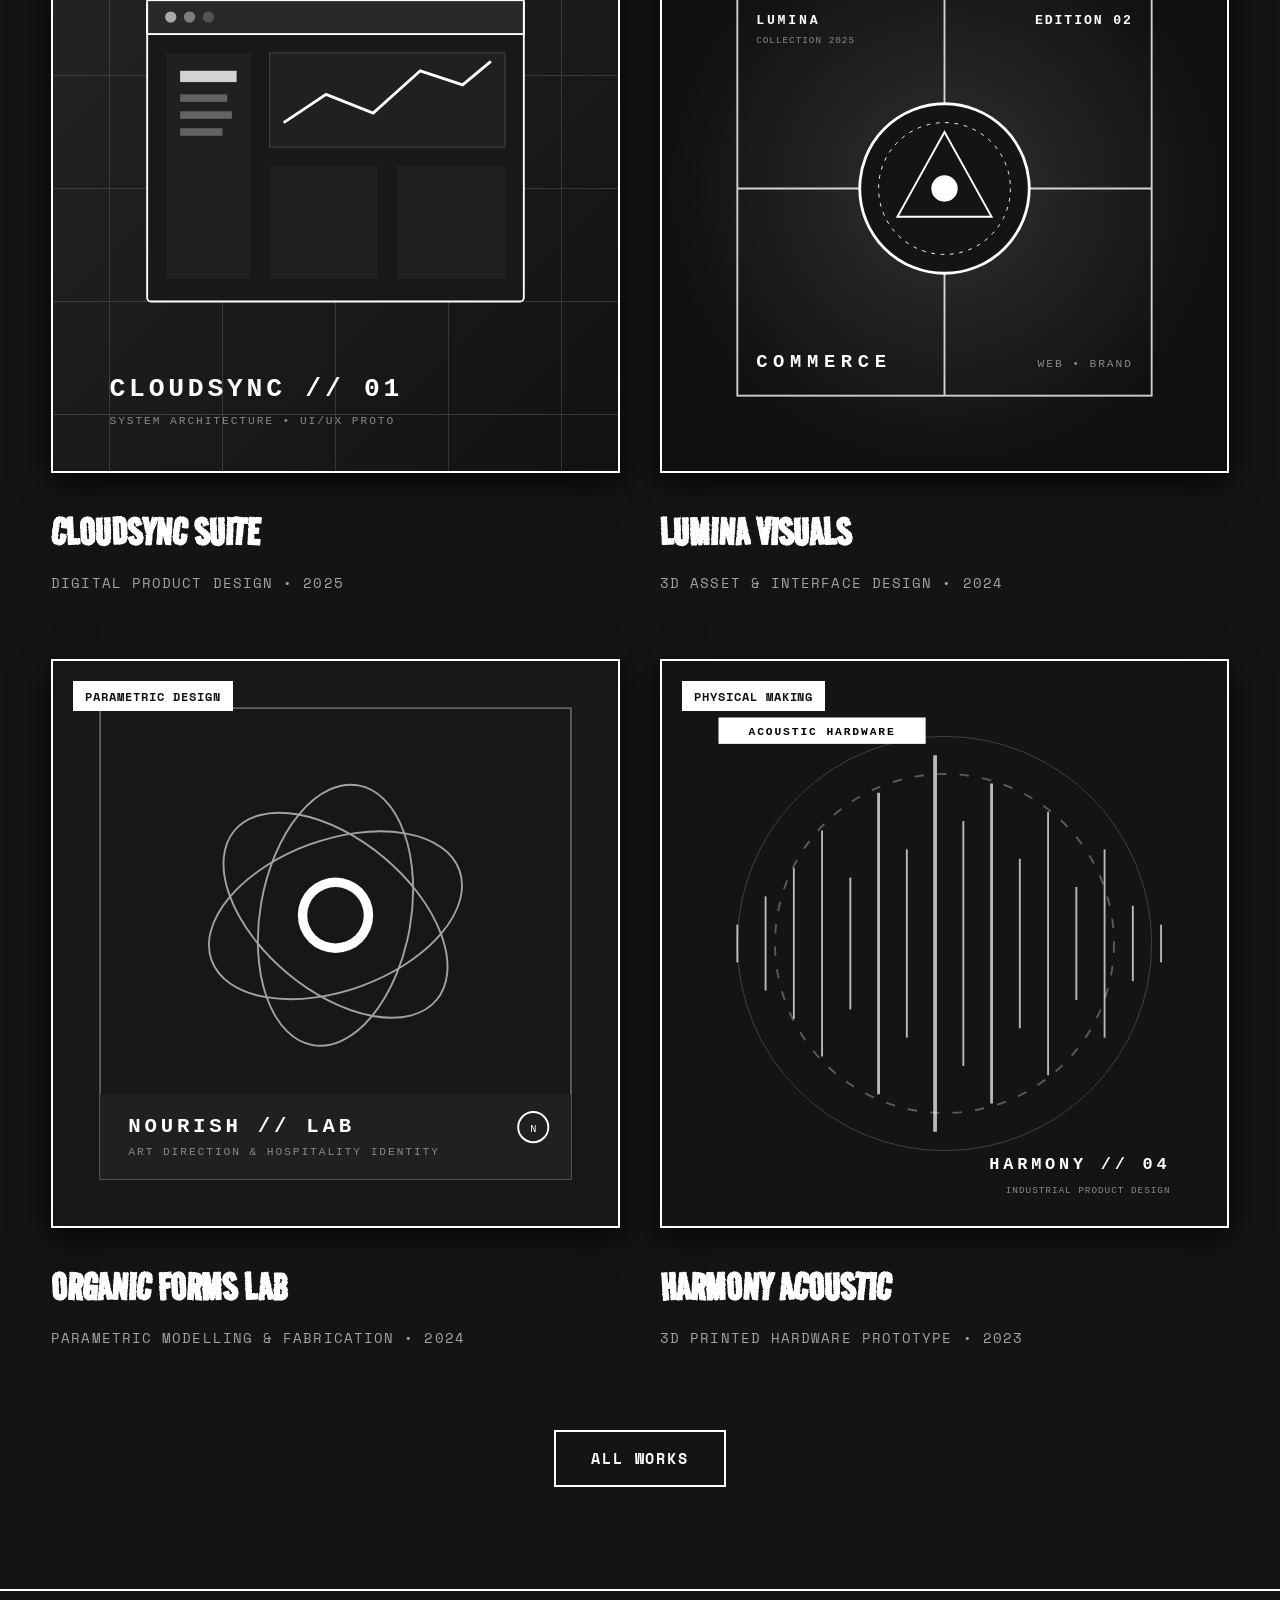
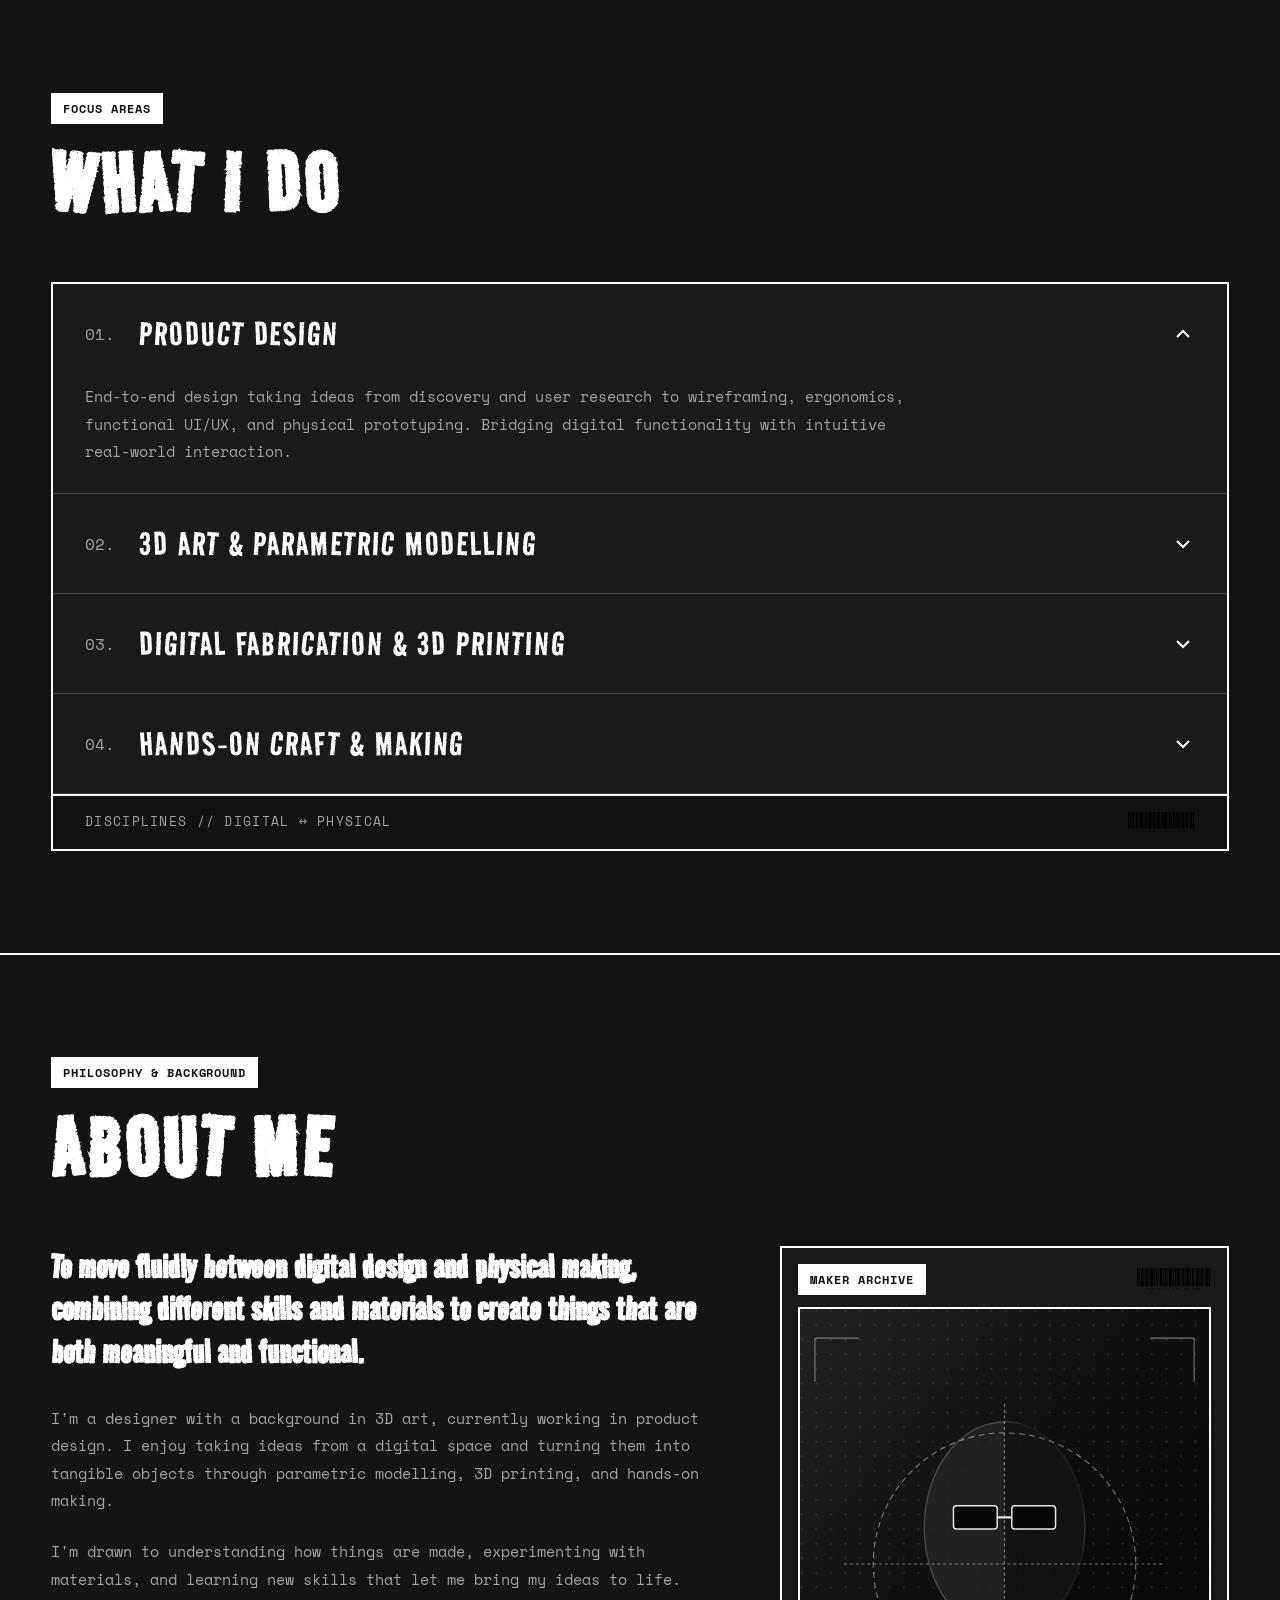
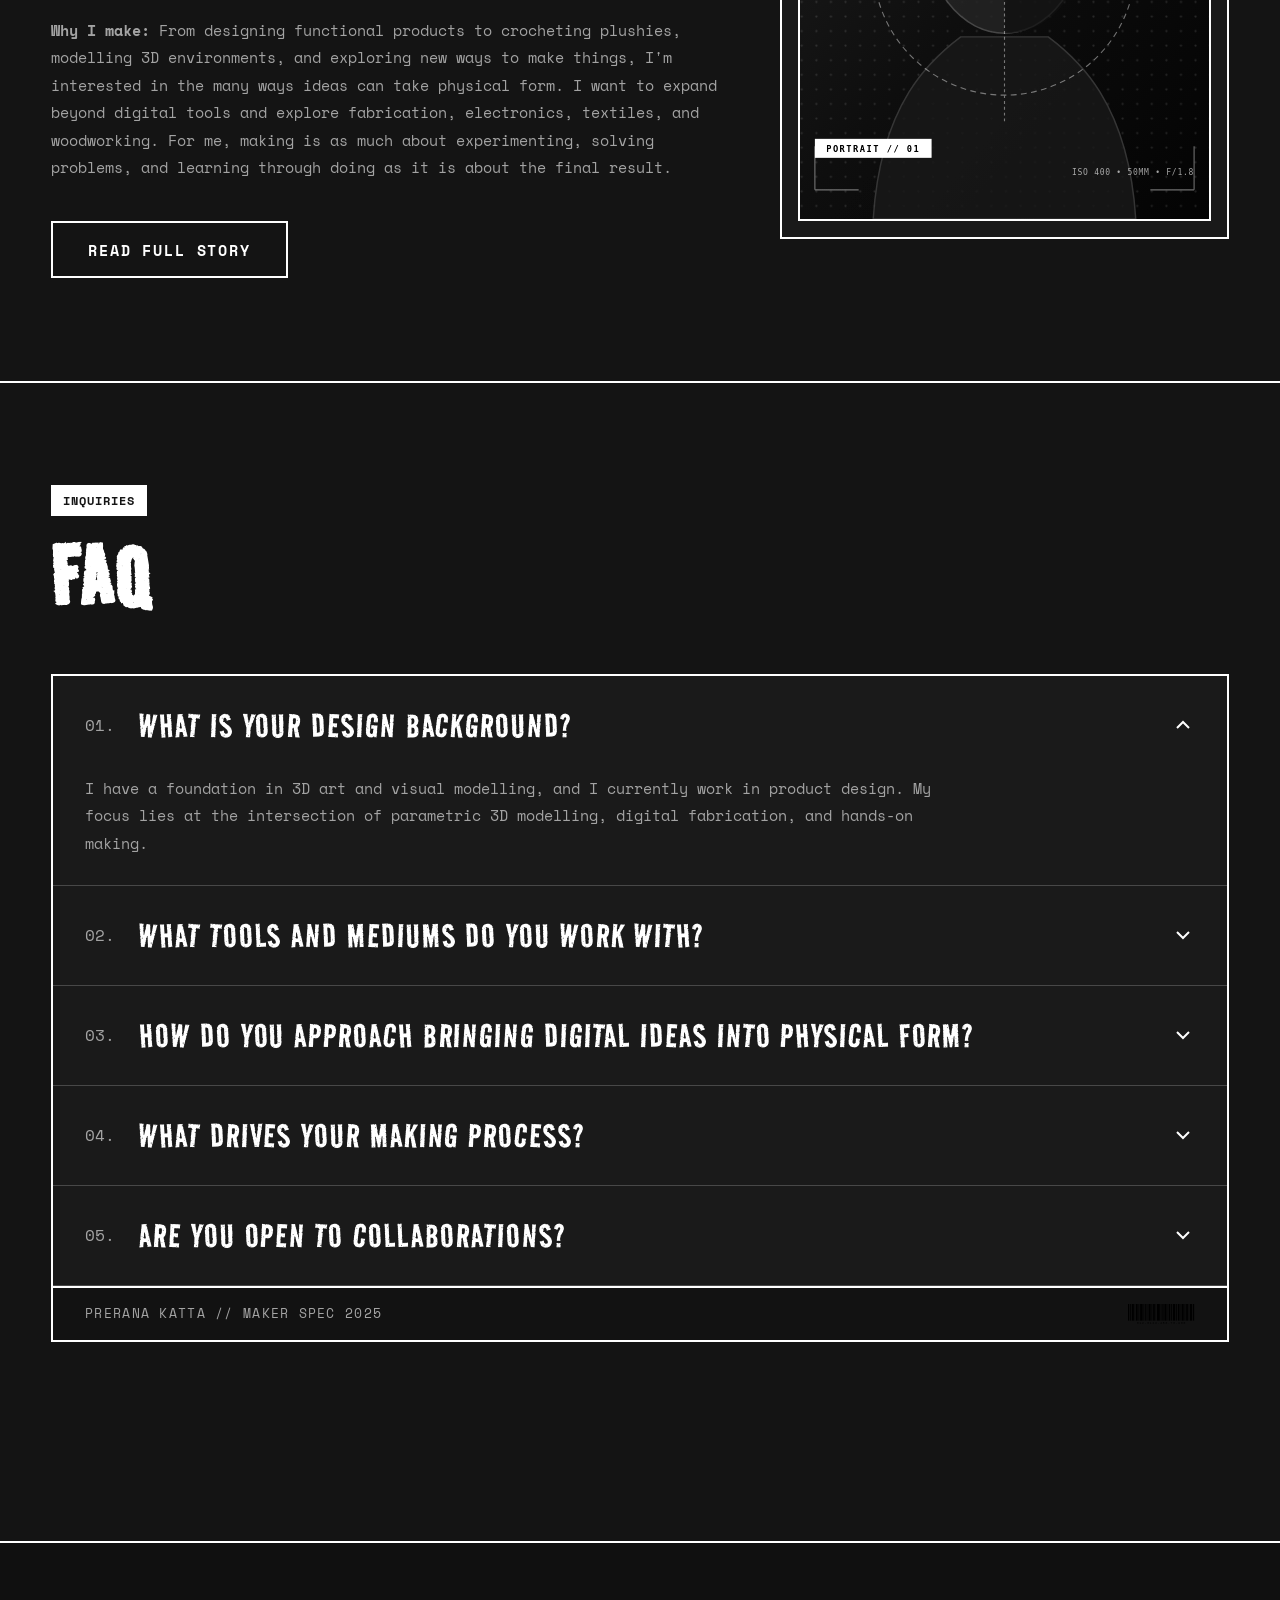
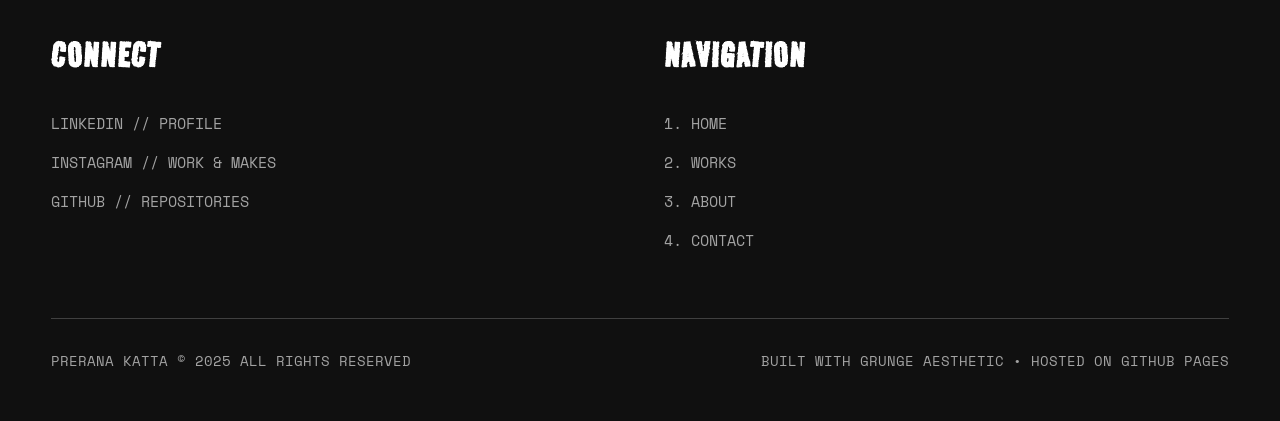
==== commit a4867c96: "Update homepage and about content for Prerana Katta" ====
--- a/index.html
+++ b/index.html
@@ -3,7 +3,7 @@
 <head>
   <meta charset="UTF-8">
   <meta name="viewport" content="width=device-width, initial-scale=1.0">
-  <title>Home | Portfolio</title>
+  <title>Prerana Katta | Portfolio</title>
   <link rel="stylesheet" href="css/style.css">
   <link rel="icon" href="assets/barcode.svg" type="image/svg+xml">
 </head>
@@ -15,8 +15,7 @@
   <header class="site-header">
     <div class="site-container nav-wrapper">
       <a href="index.html" class="logo-stamp">
-        <!-- PLACEHOLDER: Brand/Monogram -->
-        <span>PJ // 2025</span>
+        <span>PK // 2025</span>
       </a>
 
       <!-- Desktop Navigation -->
@@ -56,32 +55,27 @@
         <!-- Status Bar & Availability Badge -->
         <div class="hero-meta-bar">
           <a href="contact.html" class="badge-pill" style="text-decoration: none;">
-            <!-- PLACEHOLDER: Availability Status -->
-            AVAILABLE FOR WORK
+            AVAILABLE FOR PROJECTS
           </a>
           <span style="font-size: 0.85rem; color: var(--text-muted); letter-spacing: 0.1em;">
-            <!-- PLACEHOLDER: Location / Timezone -->
-            BASED IN SAN FRANCISCO, CA • LOCAL TIME: PST
+            PRODUCT DESIGN • 3D ART • PHYSICAL MAKING
           </span>
         </div>
 
         <!-- Giant Distressed Name -->
-        <!-- PLACEHOLDER: Replace "PETER JONES" with your name -->
         <h1 class="font-grunge text-giant" style="margin-bottom: 2rem;">
-          PETER JONES
+          PRERANA KATTA
         </h1>
 
         <div class="hero-grid">
           <!-- Left: Pitch / Statement & CTA -->
           <div>
-            <!-- PLACEHOLDER: Hero Tagline / Value Proposition -->
             <p class="hero-statement">
-              Hey there! I specialize in crafting unique, eye-catching designs that help small businesses like yours stand out in a crowded market.
+              I enjoy taking ideas from a digital space and turning them into tangible objects through parametric modelling, 3D printing, and hands-on making.
             </p>
             
             <p style="color: var(--text-muted); font-size: 0.95rem; margin-bottom: 2.5rem; max-width: 650px;">
-              <!-- PLACEHOLDER: Secondary intro / skills summary -->
-              Over 8+ years designing scalable design systems, digital products, and brand identities with a raw, memorable visual character.
+              Designer with a background in 3D art, currently working in product design. Drawn to understanding how things are made, experimenting with materials, and learning new skills to bring ideas to life.
             </p>
 
             <div style="display: flex; gap: 1.5rem; flex-wrap: wrap;">
@@ -94,14 +88,13 @@
           <div>
             <div class="photo-frame-outer">
               <div class="photo-frame-header">
-                <span class="badge-pill">CREATIVE LEAD</span>
+                <span class="badge-pill">PRODUCT DESIGNER &amp; 3D MAKER</span>
                 <!-- Barcode Graphic -->
                 <img src="assets/barcode.svg" alt="Barcode element" style="height: 24px; width: auto;">
               </div>
 
               <div class="photo-frame-inner">
-                <!-- PLACEHOLDER: Portrait photo (replace with your photo e.g. assets/images/my-photo.jpg) -->
-                <img src="assets/images/hero-portrait.svg" alt="Portrait of Peter Jones" loading="lazy">
+                <img src="assets/images/hero-portrait.svg" alt="Portrait of Prerana Katta" loading="lazy">
               </div>
             </div>
           </div>
@@ -118,7 +111,7 @@
         
         <div style="display: flex; justify-content: space-between; align-items: flex-end; margin-bottom: 3.5rem; flex-wrap: wrap; gap: 1.5rem;">
           <div>
-            <span class="badge-pill" style="margin-bottom: 1rem;">SELECTED CASE STUDIES</span>
+            <span class="badge-pill" style="margin-bottom: 1rem;">SELECTED PROJECTS</span>
             <h2 class="font-grunge text-section-title">FEATURED WORKS</h2>
           </div>
           <a href="works.html" class="btn-brutalist">VIEW ALL (06)</a>
@@ -128,12 +121,11 @@
         <div class="projects-grid">
           
           <!-- PROJECT 01: Cloudsync Suite -->
-          <!-- PLACEHOLDER: Project 1 details -->
           <article class="vinyl-card">
             <a href="work-detail.html" style="text-decoration: none; color: inherit;">
               <div class="vinyl-sleeve-container">
                 <div class="vinyl-cover">
-                  <span class="badge-pill vinyl-cover-pill">UI/UX DESIGN</span>
+                  <span class="badge-pill vinyl-cover-pill">PRODUCT DESIGN</span>
                   <img src="assets/images/project-1.svg" alt="Cloudsync Suite Project Cover">
                 </div>
                 
@@ -146,17 +138,16 @@
               </div>
 
               <h3 class="project-card-title">CLOUDSYNC SUITE</h3>
-              <p class="project-card-client">CLIENT: CLOUDSYNC TECHNOLOGIES • 2025</p>
+              <p class="project-card-client">DIGITAL PRODUCT DESIGN • 2025</p>
             </a>
           </article>
 
           <!-- PROJECT 02: Lumina E-commerce -->
-          <!-- PLACEHOLDER: Project 2 details -->
           <article class="vinyl-card">
             <a href="work-detail.html" style="text-decoration: none; color: inherit;">
               <div class="vinyl-sleeve-container">
                 <div class="vinyl-cover">
-                  <span class="badge-pill vinyl-cover-pill">WEB DESIGN</span>
+                  <span class="badge-pill vinyl-cover-pill">3D ART &amp; WEB</span>
                   <img src="assets/images/project-2.svg" alt="Lumina E-commerce Project Cover">
                 </div>
                 
@@ -167,19 +158,18 @@
                 </div>
               </div>
 
-              <h3 class="project-card-title">LUMINA E-COMMERCE</h3>
-              <p class="project-card-client">CLIENT: LUMINA LUXURY • 2024</p>
+              <h3 class="project-card-title">LUMINA VISUALS</h3>
+              <p class="project-card-client">3D ASSET &amp; INTERFACE DESIGN • 2024</p>
             </a>
           </article>
 
           <!-- PROJECT 03: Nourish Restaurant -->
-          <!-- PLACEHOLDER: Project 3 details -->
           <article class="vinyl-card">
             <a href="work-detail.html" style="text-decoration: none; color: inherit;">
               <div class="vinyl-sleeve-container">
                 <div class="vinyl-cover">
-                  <span class="badge-pill vinyl-cover-pill">ART DIRECTION</span>
-                  <img src="assets/images/project-3.svg" alt="Nourish Restaurant Project Cover">
+                  <span class="badge-pill vinyl-cover-pill">PARAMETRIC DESIGN</span>
+                  <img src="assets/images/project-3.svg" alt="Nourish Project Cover">
                 </div>
                 
                 <div class="vinyl-disc" aria-hidden="true">
@@ -189,18 +179,17 @@
                 </div>
               </div>
 
-              <h3 class="project-card-title">NOURISH RESTAURANT</h3>
-              <p class="project-card-client">CLIENT: NOURISH HOSPITALITY GROUP • 2024</p>
+              <h3 class="project-card-title">ORGANIC FORMS LAB</h3>
+              <p class="project-card-client">PARAMETRIC MODELLING &amp; FABRICATION • 2024</p>
             </a>
           </article>
 
           <!-- PROJECT 04: Harmony Smart Speaker -->
-          <!-- PLACEHOLDER: Project 4 details -->
           <article class="vinyl-card">
             <a href="work-detail.html" style="text-decoration: none; color: inherit;">
               <div class="vinyl-sleeve-container">
                 <div class="vinyl-cover">
-                  <span class="badge-pill vinyl-cover-pill">PRODUCT DESIGN</span>
+                  <span class="badge-pill vinyl-cover-pill">PHYSICAL MAKING</span>
                   <img src="assets/images/project-4.svg" alt="Harmony Smart Speaker Project Cover">
                 </div>
                 
@@ -211,8 +200,8 @@
                 </div>
               </div>
 
-              <h3 class="project-card-title">HARMONY SMART SPEAKER</h3>
-              <p class="project-card-client">CLIENT: HARMONY AUDIO LABS • 2023</p>
+              <h3 class="project-card-title">HARMONY ACOUSTIC</h3>
+              <p class="project-card-client">3D PRINTED HARDWARE PROTOTYPE • 2023</p>
             </a>
           </article>
 
@@ -232,77 +221,73 @@
       <div class="site-container">
         
         <div style="margin-bottom: 3.5rem;">
-          <span class="badge-pill" style="margin-bottom: 1rem;">WHAT I DO</span>
-          <h2 class="font-grunge text-section-title">SERVICES</h2>
+          <span class="badge-pill" style="margin-bottom: 1rem;">FOCUS AREAS</span>
+          <h2 class="font-grunge text-section-title">WHAT I DO</h2>
         </div>
 
         <!-- Services Accordion Box -->
         <div class="accordion-box">
           
           <!-- Service 1 -->
-          <!-- PLACEHOLDER: Service 1 -->
           <div class="accordion-item active">
             <button class="accordion-trigger" type="button" aria-expanded="true">
               <div class="accordion-title-wrap">
                 <span class="accordion-index">01.</span>
-                <span class="accordion-title">WEB DESIGN</span>
-              </div>
-              <svg class="accordion-icon" viewBox="0 0 24 24"><path d="M6 9l6 6 6-6"/></svg>
-            </button>
-            <div class="accordion-content">
-              <p class="accordion-body">
-                Custom, responsive websites crafted with uncompromising attention to typography, performance, and conversion. Built for speed, search optimization, and unforgettable first impressions.
+                <span class="accordion-title">PRODUCT DESIGN</span>
+              </div>
+              <svg class="accordion-icon" viewBox="0 0 24 24"><path d="M6 9l6 6 6-6"/></svg>
+            </button>
+            <div class="accordion-content">
+              <p class="accordion-body">
+                End-to-end design taking ideas from discovery and user research to wireframing, ergonomics, functional UI/UX, and physical prototyping. Bridging digital functionality with intuitive real-world interaction.
               </p>
             </div>
           </div>
 
           <!-- Service 2 -->
-          <!-- PLACEHOLDER: Service 2 -->
           <div class="accordion-item">
             <button class="accordion-trigger" type="button" aria-expanded="false">
               <div class="accordion-title-wrap">
                 <span class="accordion-index">02.</span>
-                <span class="accordion-title">PRODUCT DESIGN</span>
-              </div>
-              <svg class="accordion-icon" viewBox="0 0 24 24"><path d="M6 9l6 6 6-6"/></svg>
-            </button>
-            <div class="accordion-content">
-              <p class="accordion-body">
-                End-to-end digital product design from discovery and user research to interactive Figma prototyping, usability testing, and frictionless developer handoff.
+                <span class="accordion-title">3D ART &amp; PARAMETRIC MODELLING</span>
+              </div>
+              <svg class="accordion-icon" viewBox="0 0 24 24"><path d="M6 9l6 6 6-6"/></svg>
+            </button>
+            <div class="accordion-content">
+              <p class="accordion-body">
+                3D environment modelling, parametric geometry, and digital asset creation. Designing clean, manufacturable CAD and mesh structures optimized for both real-time digital rendering and physical fabrication.
               </p>
             </div>
           </div>
 
           <!-- Service 3 -->
-          <!-- PLACEHOLDER: Service 3 -->
           <div class="accordion-item">
             <button class="accordion-trigger" type="button" aria-expanded="false">
               <div class="accordion-title-wrap">
                 <span class="accordion-index">03.</span>
-                <span class="accordion-title">BRANDING &amp; IDENTITY</span>
-              </div>
-              <svg class="accordion-icon" viewBox="0 0 24 24"><path d="M6 9l6 6 6-6"/></svg>
-            </button>
-            <div class="accordion-content">
-              <p class="accordion-body">
-                Distinctive brand systems including visual marks, custom typography treatments, editorial guidelines, and packaging collateral built to stand out in saturated markets.
+                <span class="accordion-title">DIGITAL FABRICATION &amp; 3D PRINTING</span>
+              </div>
+              <svg class="accordion-icon" viewBox="0 0 24 24"><path d="M6 9l6 6 6-6"/></svg>
+            </button>
+            <div class="accordion-content">
+              <p class="accordion-body">
+                Turning digital files into physical objects through rapid prototyping, slicing optimization, FDM/resin printing, and testing how materials respond in real physical environments.
               </p>
             </div>
           </div>
 
           <!-- Service 4 -->
-          <!-- PLACEHOLDER: Service 4 -->
           <div class="accordion-item">
             <button class="accordion-trigger" type="button" aria-expanded="false">
               <div class="accordion-title-wrap">
                 <span class="accordion-index">04.</span>
-                <span class="accordion-title">UI/UX DESIGN &amp; SYSTEMS</span>
-              </div>
-              <svg class="accordion-icon" viewBox="0 0 24 24"><path d="M6 9l6 6 6-6"/></svg>
-            </button>
-            <div class="accordion-content">
-              <p class="accordion-body">
-                Robust, accessible component libraries and design tokens that accelerate product development velocity while maintaining ironclad visual consistency.
+                <span class="accordion-title">HANDS-ON CRAFT &amp; MAKING</span>
+              </div>
+              <svg class="accordion-icon" viewBox="0 0 24 24"><path d="M6 9l6 6 6-6"/></svg>
+            </button>
+            <div class="accordion-content">
+              <p class="accordion-body">
+                Exploring textiles, crocheting plushies, woodworking, and electronics. Combining traditional tactile craft with modern digital workflows to build meaningful, multi-material artifacts.
               </p>
             </div>
           </div>
@@ -310,7 +295,7 @@
           <!-- Decorative Accordion Footer Bar -->
           <div class="accordion-box-footer">
             <span style="font-size: 0.8rem; color: var(--text-muted); letter-spacing: 0.1em;">
-              CAPABILITIES SPEC // 2025
+              DISCIPLINES // DIGITAL ↔ PHYSICAL
             </span>
             <img src="assets/barcode.svg" alt="Barcode graphic" style="height: 20px; width: auto;">
           </div>
@@ -327,29 +312,30 @@
       <div class="site-container">
         
         <div style="margin-bottom: 3.5rem;">
-          <span class="badge-pill" style="margin-bottom: 1rem;">BACKGROUND</span>
-          <h2 class="font-grunge text-section-title">ABOUT</h2>
+          <span class="badge-pill" style="margin-bottom: 1rem;">PHILOSOPHY &amp; BACKGROUND</span>
+          <h2 class="font-grunge text-section-title">ABOUT ME</h2>
         </div>
 
         <div class="about-grid">
           <div>
-            <!-- PLACEHOLDER: About Headline -->
             <h3 class="about-lead">
-              I'm a creative problem-solver who thrives at the intersection of design, strategy, and human behavior.
+              To move fluidly between digital design and physical making, combining different skills and materials to create things that are both meaningful and functional.
             </h3>
             
             <div class="about-paragraphs">
-              <!-- PLACEHOLDER: Bio Paragraphs -->
               <p>
-                With over eight years in the creative trenches, I've partnered with venture-backed tech startups, indie record labels, and heritage retail brands to build digital identities that leave a mark.
+                I'm a designer with a background in 3D art, currently working in product design. I enjoy taking ideas from a digital space and turning them into tangible objects through parametric modelling, 3D printing, and hands-on making.
               </p>
               <p>
-                My process strips away corporate bloat in favor of intentional craft, raw textures, and bold brutalist aesthetics that spark curiosity and command attention.
+                I'm drawn to understanding how things are made, experimenting with materials, and learning new skills that let me bring my ideas to life.
+              </p>
+              <p>
+                <strong>Why I make:</strong> From designing functional products to crocheting plushies, modelling 3D environments, and exploring new ways to make things, I'm interested in the many ways ideas can take physical form. I want to expand beyond digital tools and explore fabrication, electronics, textiles, and woodworking. For me, making is as much about experimenting, solving problems, and learning through doing as it is about the final result.
               </p>
             </div>
 
             <div style="margin-top: 2.5rem;">
-              <a href="about.html" class="btn-brutalist">MORE ABOUT ME</a>
+              <a href="about.html" class="btn-brutalist">READ FULL STORY</a>
             </div>
           </div>
 
@@ -357,12 +343,11 @@
           <div>
             <div class="photo-frame-outer">
               <div class="photo-frame-header">
-                <span class="badge-pill">STUDIO ARCHIVE</span>
+                <span class="badge-pill">MAKER ARCHIVE</span>
                 <img src="assets/barcode.svg" alt="Barcode graphic" style="height: 22px; width: auto;">
               </div>
               <div class="photo-frame-inner">
-                <!-- PLACEHOLDER: Secondary photo or studio image -->
-                <img src="assets/images/hero-portrait.svg" alt="Peter Jones in studio">
+                <img src="assets/images/hero-portrait.svg" alt="Prerana Katta in studio">
               </div>
             </div>
           </div>
@@ -378,93 +363,88 @@
       <div class="site-container">
         
         <div style="margin-bottom: 3.5rem;">
-          <span class="badge-pill" style="margin-bottom: 1rem;">CLARIFICATIONS</span>
+          <span class="badge-pill" style="margin-bottom: 1rem;">INQUIRIES</span>
           <h2 class="font-grunge text-section-title">FAQ</h2>
         </div>
 
         <div class="accordion-box">
           
           <!-- FAQ 1 -->
-          <!-- PLACEHOLDER: FAQ 1 -->
           <div class="accordion-item active">
             <button class="accordion-trigger" type="button" aria-expanded="true">
               <div class="accordion-title-wrap">
                 <span class="accordion-index">01.</span>
-                <span class="accordion-title">WHAT'S YOUR TYPICAL PROJECT TIMELINE?</span>
-              </div>
-              <svg class="accordion-icon" viewBox="0 0 24 24"><path d="M6 9l6 6 6-6"/></svg>
-            </button>
-            <div class="accordion-content">
-              <p class="accordion-body">
-                Most web design and branding projects run between 3 to 6 weeks depending on project scope, deliverables, and revision cadence. Accelerated sprint engagements are also available upon request.
+                <span class="accordion-title">WHAT IS YOUR DESIGN BACKGROUND?</span>
+              </div>
+              <svg class="accordion-icon" viewBox="0 0 24 24"><path d="M6 9l6 6 6-6"/></svg>
+            </button>
+            <div class="accordion-content">
+              <p class="accordion-body">
+                I have a foundation in 3D art and visual modelling, and I currently work in product design. My focus lies at the intersection of parametric 3D modelling, digital fabrication, and hands-on making.
               </p>
             </div>
           </div>
 
           <!-- FAQ 2 -->
-          <!-- PLACEHOLDER: FAQ 2 -->
           <div class="accordion-item">
             <button class="accordion-trigger" type="button" aria-expanded="false">
               <div class="accordion-title-wrap">
                 <span class="accordion-index">02.</span>
-                <span class="accordion-title">HOW DO YOU STRUCTURE YOUR PRICING?</span>
-              </div>
-              <svg class="accordion-icon" viewBox="0 0 24 24"><path d="M6 9l6 6 6-6"/></svg>
-            </button>
-            <div class="accordion-content">
-              <p class="accordion-body">
-                I primarily work on transparent, fixed-scope project agreements with milestones. For ongoing embedded advisory or fractional design leadership, monthly retainer agreements are available.
+                <span class="accordion-title">WHAT TOOLS AND MEDIUMS DO YOU WORK WITH?</span>
+              </div>
+              <svg class="accordion-icon" viewBox="0 0 24 24"><path d="M6 9l6 6 6-6"/></svg>
+            </button>
+            <div class="accordion-content">
+              <p class="accordion-body">
+                On the digital side: 3D modelling and CAD software, parametric design tools, and product design suites. On the physical side: 3D printing (FDM/resin), crochet, textiles, woodworking, and rapid prototyping materials.
               </p>
             </div>
           </div>
 
           <!-- FAQ 3 -->
-          <!-- PLACEHOLDER: FAQ 3 -->
           <div class="accordion-item">
             <button class="accordion-trigger" type="button" aria-expanded="false">
               <div class="accordion-title-wrap">
                 <span class="accordion-index">03.</span>
-                <span class="accordion-title">WHAT'S INCLUDED IN YOUR DESIGN PROCESS?</span>
-              </div>
-              <svg class="accordion-icon" viewBox="0 0 24 24"><path d="M6 9l6 6 6-6"/></svg>
-            </button>
-            <div class="accordion-content">
-              <p class="accordion-body">
-                Every project begins with discovery and positioning research, followed by moodboards, wireframes, high-fidelity responsive mockups, design token documentation, and interactive prototypes.
+                <span class="accordion-title">HOW DO YOU APPROACH BRINGING DIGITAL IDEAS INTO PHYSICAL FORM?</span>
+              </div>
+              <svg class="accordion-icon" viewBox="0 0 24 24"><path d="M6 9l6 6 6-6"/></svg>
+            </button>
+            <div class="accordion-content">
+              <p class="accordion-body">
+                I begin with exploratory modelling and parametric adjustments, then translate models into physical prototypes through 3D printing and material testing to evaluate scale, ergonomics, and tactile feeling.
               </p>
             </div>
           </div>
 
           <!-- FAQ 4 -->
-          <!-- PLACEHOLDER: FAQ 4 -->
           <div class="accordion-item">
             <button class="accordion-trigger" type="button" aria-expanded="false">
               <div class="accordion-title-wrap">
                 <span class="accordion-index">04.</span>
-                <span class="accordion-title">DO YOU WORK WITH CLIENTS REMOTELY?</span>
-              </div>
-              <svg class="accordion-icon" viewBox="0 0 24 24"><path d="M6 9l6 6 6-6"/></svg>
-            </button>
-            <div class="accordion-content">
-              <p class="accordion-body">
-                Yes, absolutely. Over 90% of my clients are located worldwide. Communication happens via Slack, asynchronous Loom demos, and weekly alignment calls.
+                <span class="accordion-title">WHAT DRIVES YOUR MAKING PROCESS?</span>
+              </div>
+              <svg class="accordion-icon" viewBox="0 0 24 24"><path d="M6 9l6 6 6-6"/></svg>
+            </button>
+            <div class="accordion-content">
+              <p class="accordion-body">
+                For me, making is as much about experimenting, solving problems, and learning through doing as it is about the final result. I love expanding beyond screen boundaries into fabrication, electronics, and craft.
               </p>
             </div>
           </div>
 
           <!-- FAQ 5 -->
-          <!-- PLACEHOLDER: FAQ 5 -->
           <div class="accordion-item">
             <button class="accordion-trigger" type="button" aria-expanded="false">
               <div class="accordion-title-wrap">
                 <span class="accordion-index">05.</span>
-                <span class="accordion-title">HOW MANY REVISIONS ARE INCLUDED?</span>
-              </div>
-              <svg class="accordion-icon" viewBox="0 0 24 24"><path d="M6 9l6 6 6-6"/></svg>
-            </button>
-            <div class="accordion-content">
-              <p class="accordion-body">
-                All fixed-scope proposals include 2 comprehensive rounds of revisions at each project phase (wireframing, visual concept, final delivery) to ensure complete alignment.
+                <span class="accordion-title">ARE YOU OPEN TO COLLABORATIONS?</span>
+              </div>
+              <svg class="accordion-icon" viewBox="0 0 24 24"><path d="M6 9l6 6 6-6"/></svg>
+            </button>
+            <div class="accordion-content">
+              <p class="accordion-body">
+                Yes! I'm always eager to collaborate on product design projects, 3D modelling commissions, physical installations, and experimental fabrication ideas.
               </p>
             </div>
           </div>
@@ -472,7 +452,7 @@
           <!-- Decorative Footer Bar -->
           <div class="accordion-box-footer">
             <span style="font-size: 0.8rem; color: var(--text-muted); letter-spacing: 0.1em;">
-              TERMS &amp; PRACTICES // 2025
+              PRERANA KATTA // MAKER SPEC 2025
             </span>
             <img src="assets/barcode.svg" alt="Barcode graphic" style="height: 20px; width: auto;">
           </div>
@@ -493,13 +473,11 @@
       <div class="footer-grid">
         <!-- Socials Column -->
         <div>
-          <h3 class="footer-col-title">SOCIALS</h3>
+          <h3 class="footer-col-title">CONNECT</h3>
           <ul class="footer-links">
-            <!-- PLACEHOLDER: Social Links -->
             <li><a href="https://linkedin.com" target="_blank" rel="noopener noreferrer" class="footer-link">LINKEDIN // PROFILE</a></li>
-            <li><a href="https://instagram.com" target="_blank" rel="noopener noreferrer" class="footer-link">INSTAGRAM // VISUALS</a></li>
-            <li><a href="https://x.com" target="_blank" rel="noopener noreferrer" class="footer-link">TWITTER // THOUGHTS</a></li>
-            <li><a href="https://github.com" target="_blank" rel="noopener noreferrer" class="footer-link">GITHUB // CODE</a></li>
+            <li><a href="https://instagram.com" target="_blank" rel="noopener noreferrer" class="footer-link">INSTAGRAM // WORK &amp; MAKES</a></li>
+            <li><a href="https://github.com/preranakattatest" target="_blank" rel="noopener noreferrer" class="footer-link">GITHUB // REPOSITORIES</a></li>
           </ul>
         </div>
 
@@ -518,11 +496,10 @@
       <!-- Copyright & Credits -->
       <div class="footer-bottom">
         <div>
-          <!-- PLACEHOLDER: Copyright Name -->
-          PETER JONES © 2025 ALL RIGHTS RESERVED
+          PRERANA KATTA © 2025 ALL RIGHTS RESERVED
         </div>
         <div>
-          BUILT WITH GRUNGE AESTHETIC • INSPIRED BY <a href="https://themewagon.com/themes/grunge/" target="_blank" rel="noopener noreferrer">THEMEWAGON GRUNGE</a>
+          BUILT WITH GRUNGE AESTHETIC • HOSTED ON GITHUB PAGES
         </div>
       </div>
 
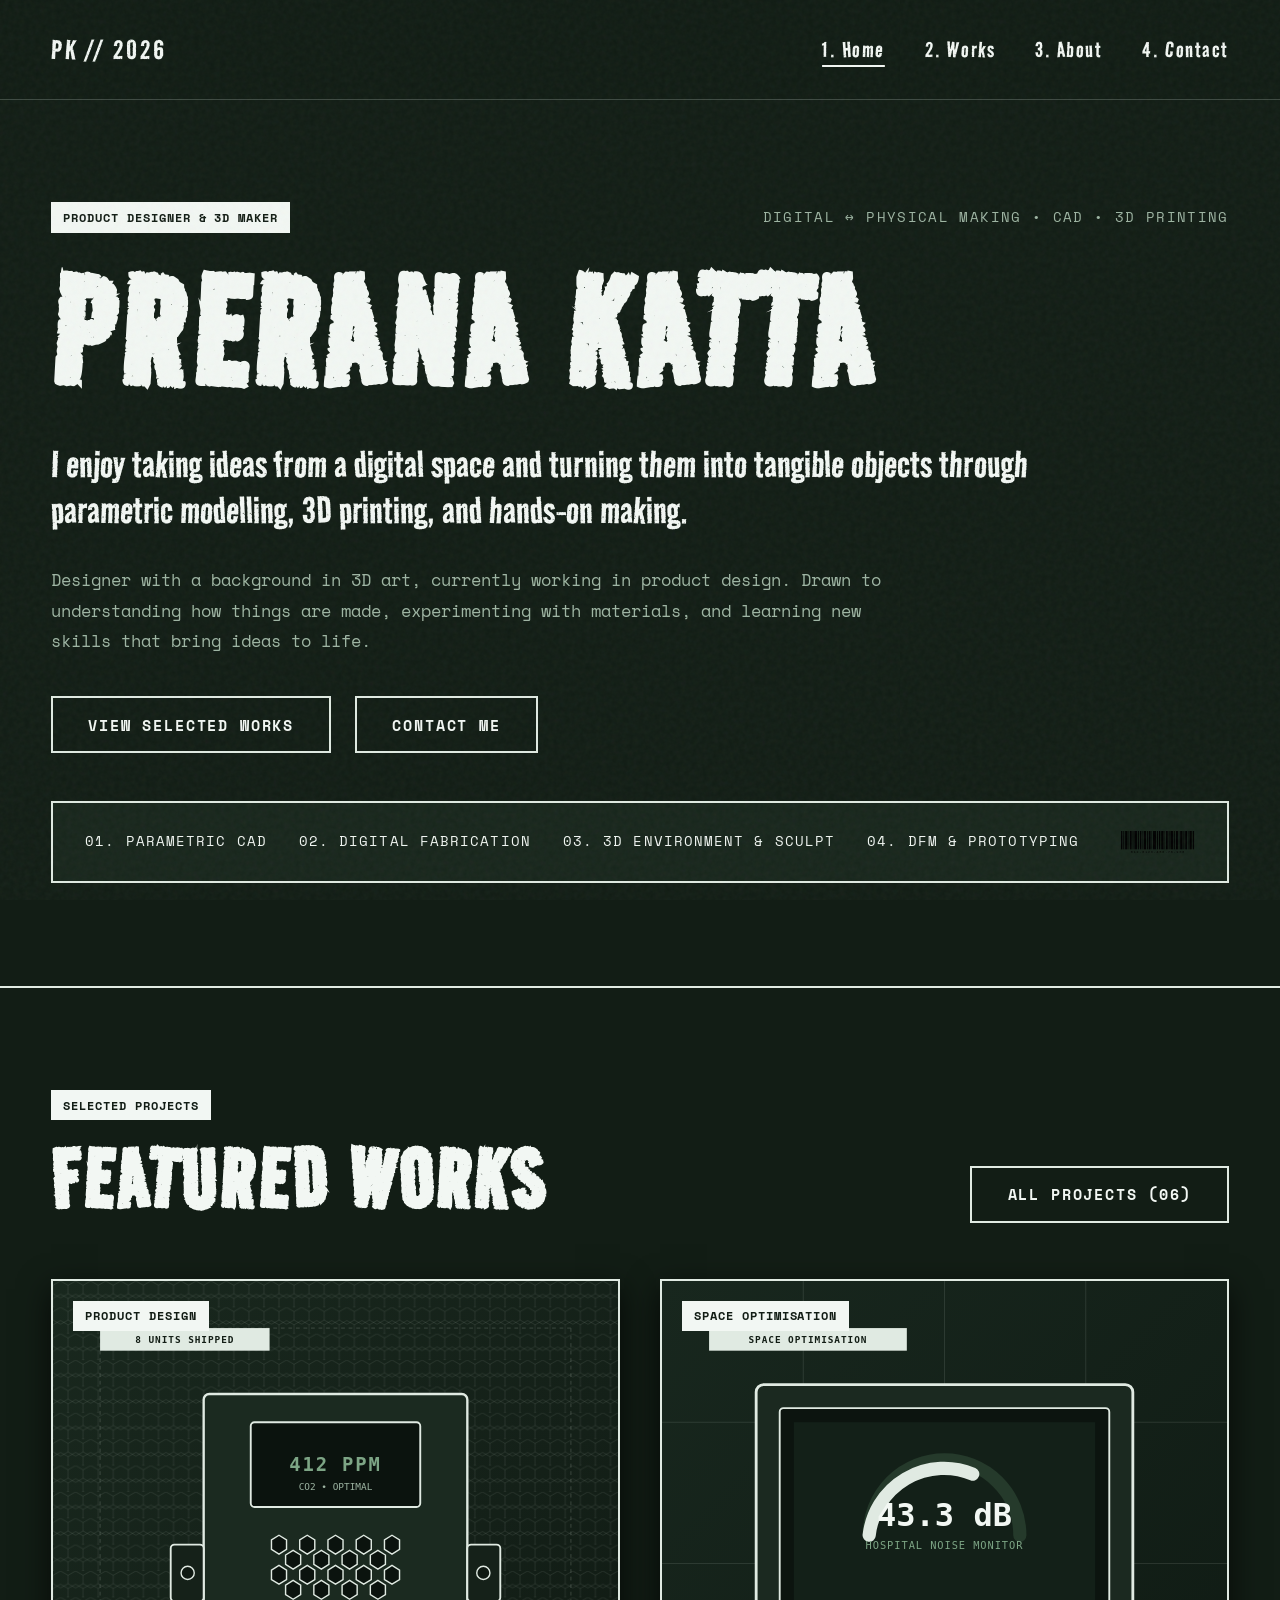
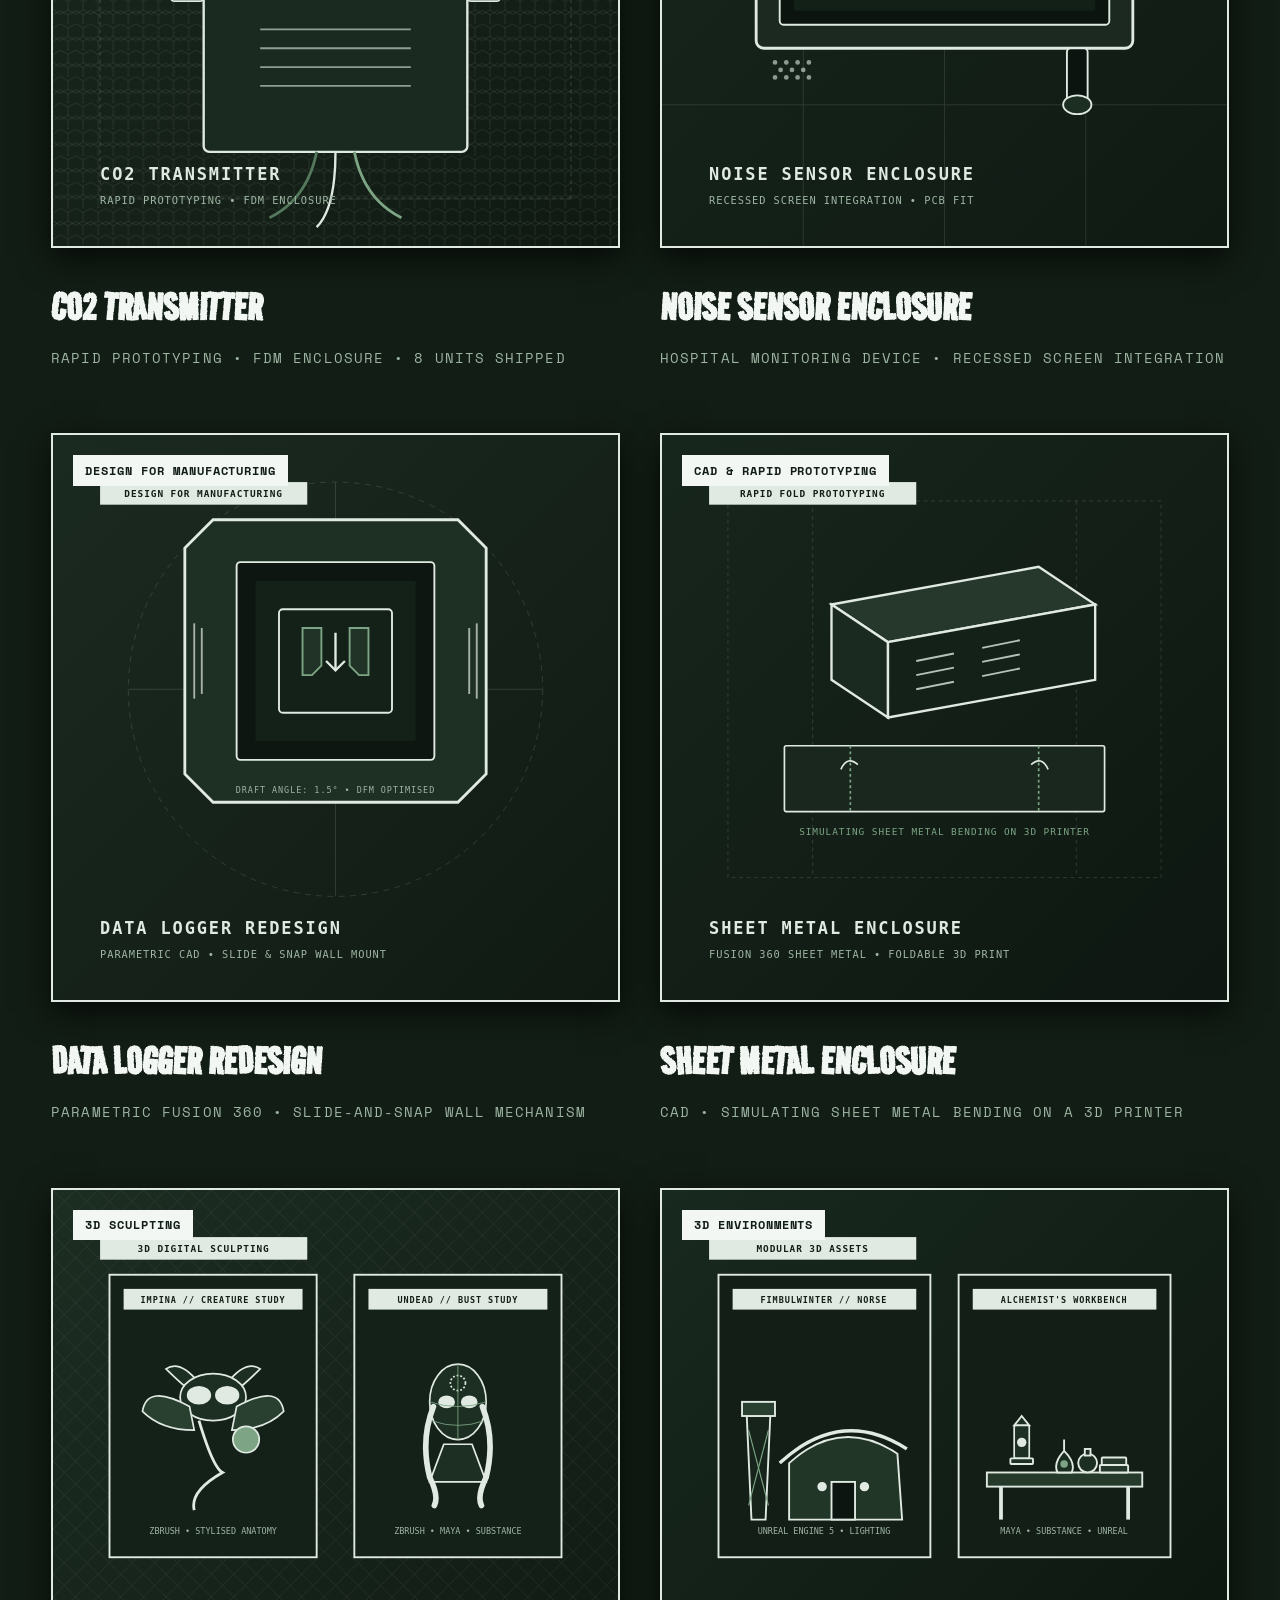
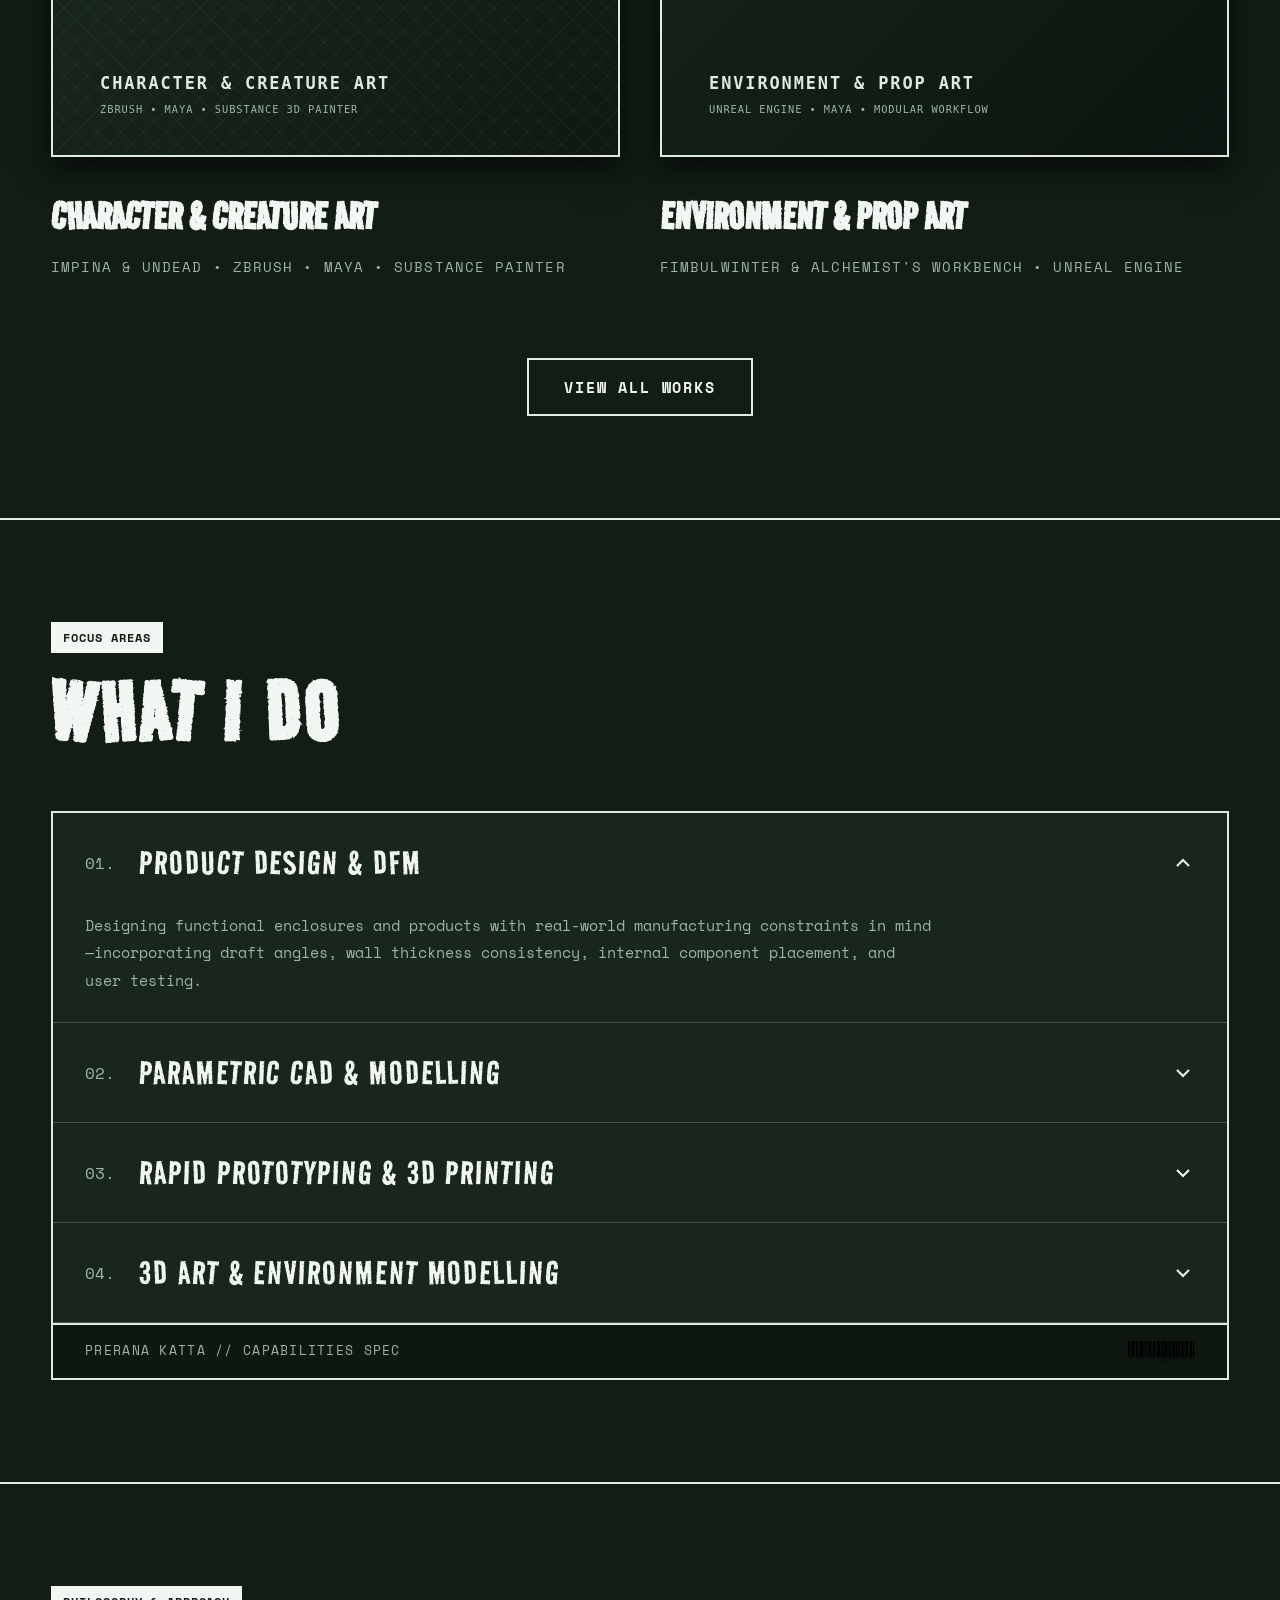
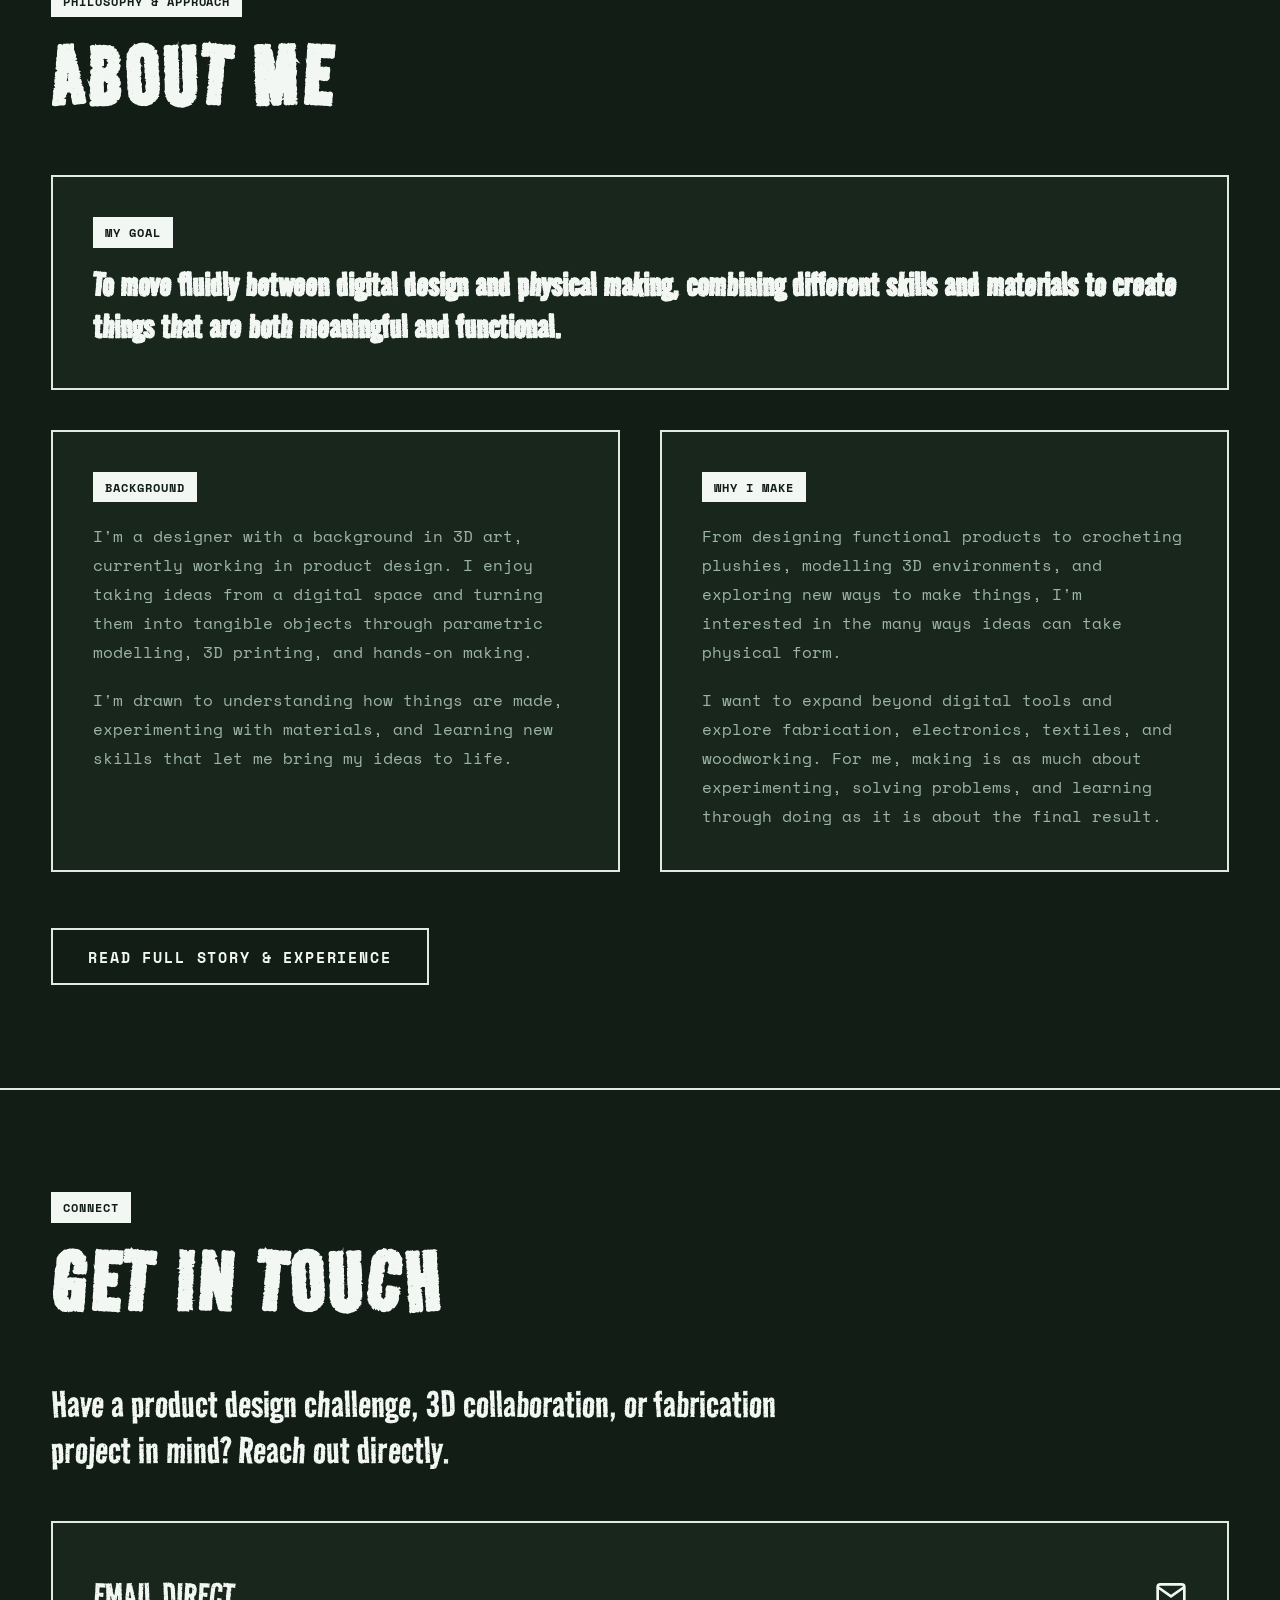
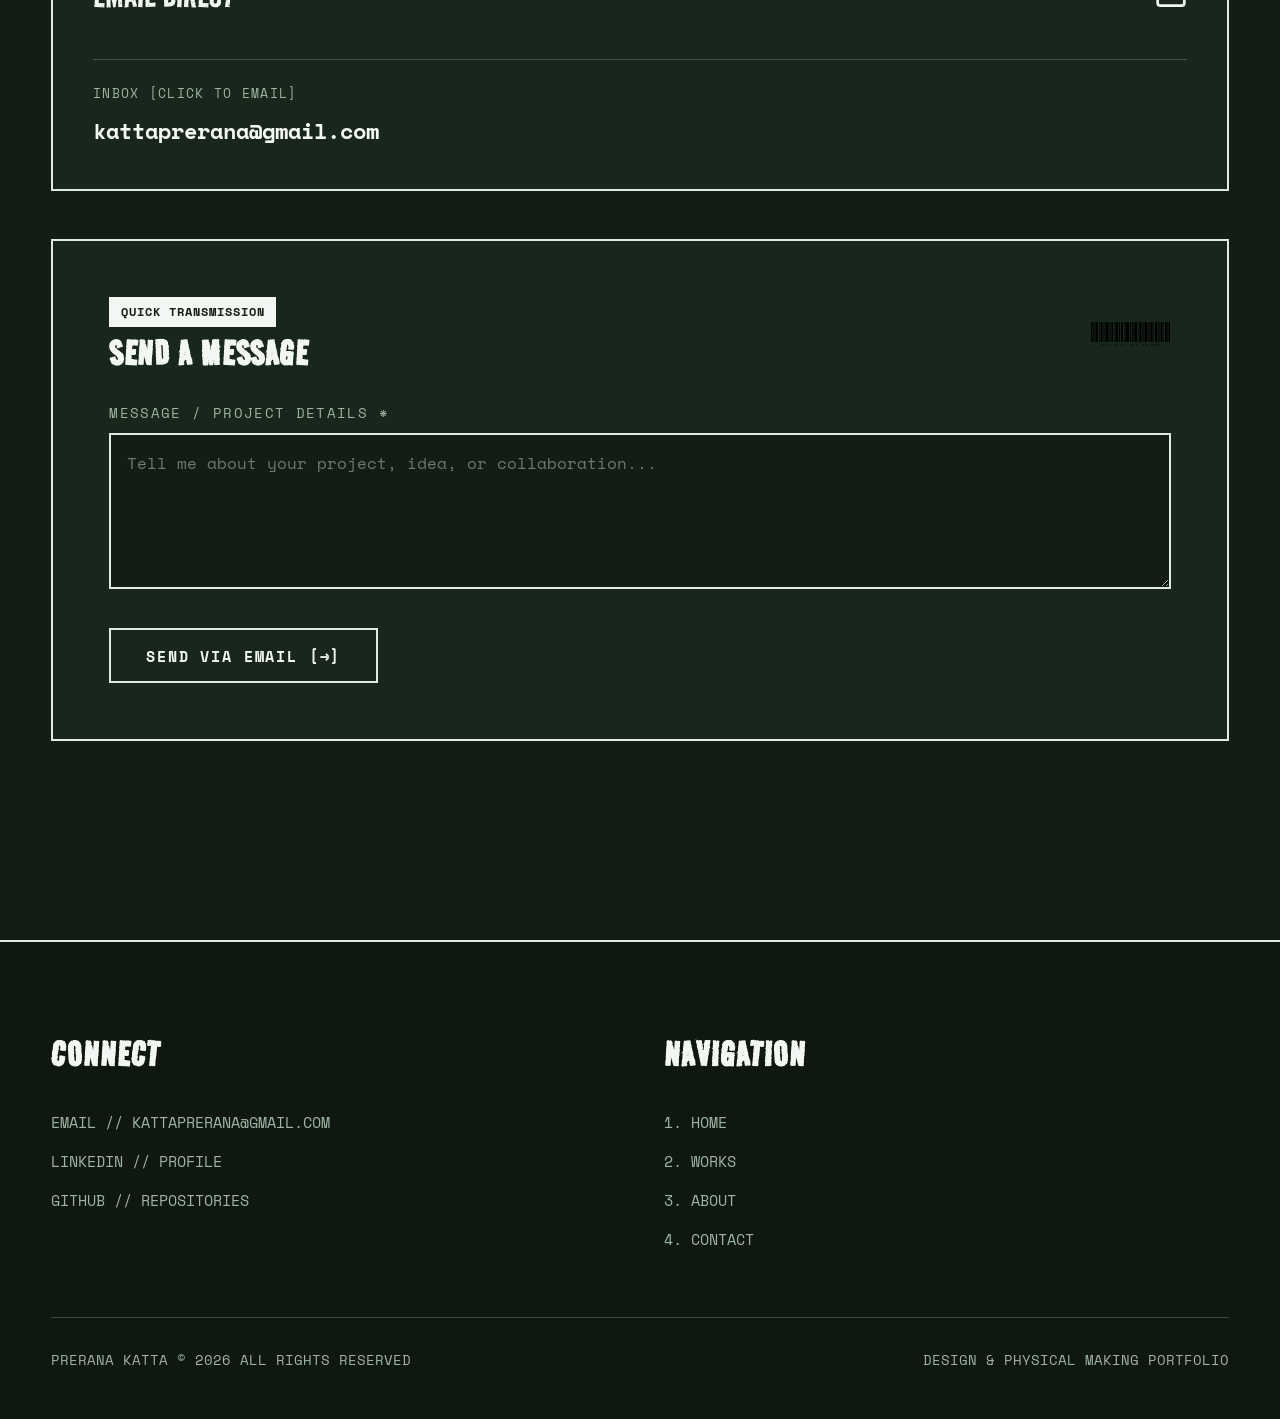
==== commit 234b8e6a: "Update portfolio: forest olive theme, real project thumbnails, 2026 year, removed portrait, and upda" ====
--- a/index.html
+++ b/index.html
@@ -3,7 +3,7 @@
 <head>
   <meta charset="UTF-8">
   <meta name="viewport" content="width=device-width, initial-scale=1.0">
-  <title>Prerana Katta | Portfolio</title>
+  <title>Prerana Katta | Product Design &amp; 3D Art</title>
   <link rel="stylesheet" href="css/style.css">
   <link rel="icon" href="assets/barcode.svg" type="image/svg+xml">
 </head>
@@ -15,7 +15,7 @@
   <header class="site-header">
     <div class="site-container nav-wrapper">
       <a href="index.html" class="logo-stamp">
-        <span>PK // 2025</span>
+        <span>PK // 2026</span>
       </a>
 
       <!-- Desktop Navigation -->
@@ -47,18 +47,16 @@
 
   <main style="padding-top: 100px;">
     <!-- ======================================================================
-         HERO SECTION
+         HERO SECTION (NO PORTRAIT - CLEAN BRUTALIST EDITORIAL LAYOUT)
          ====================================================================== -->
     <section class="section-spacing">
       <div class="site-container">
         
-        <!-- Status Bar & Availability Badge -->
+        <!-- Status Bar -->
         <div class="hero-meta-bar">
-          <a href="contact.html" class="badge-pill" style="text-decoration: none;">
-            AVAILABLE FOR PROJECTS
-          </a>
+          <span class="badge-pill">PRODUCT DESIGNER &amp; 3D MAKER</span>
           <span style="font-size: 0.85rem; color: var(--text-muted); letter-spacing: 0.1em;">
-            PRODUCT DESIGN • 3D ART • PHYSICAL MAKING
+            DIGITAL ↔ PHYSICAL MAKING • CAD • 3D PRINTING
           </span>
         </div>
 
@@ -67,35 +65,33 @@
           PRERANA KATTA
         </h1>
 
-        <div class="hero-grid">
-          <!-- Left: Pitch / Statement & CTA -->
+        <!-- Wide Hero Content Grid -->
+        <div style="display: grid; grid-template-columns: 1fr; gap: 3rem; margin-top: 2rem;">
           <div>
-            <p class="hero-statement">
+            <p class="hero-statement" style="max-width: 1000px;">
               I enjoy taking ideas from a digital space and turning them into tangible objects through parametric modelling, 3D printing, and hands-on making.
             </p>
             
-            <p style="color: var(--text-muted); font-size: 0.95rem; margin-bottom: 2.5rem; max-width: 650px;">
-              Designer with a background in 3D art, currently working in product design. Drawn to understanding how things are made, experimenting with materials, and learning new skills to bring ideas to life.
+            <p style="color: var(--text-muted); font-size: 1.05rem; margin-bottom: 2.5rem; max-width: 850px; line-height: 1.8;">
+              Designer with a background in 3D art, currently working in product design. Drawn to understanding how things are made, experimenting with materials, and learning new skills that bring ideas to life.
             </p>
 
             <div style="display: flex; gap: 1.5rem; flex-wrap: wrap;">
-              <a href="works.html" class="btn-brutalist">EXPLORE WORKS</a>
-              <a href="contact.html" class="btn-brutalist" style="background-color: transparent;">GET IN TOUCH</a>
-            </div>
-          </div>
-
-          <!-- Right: Brutalist Framed Photo with Barcode -->
-          <div>
-            <div class="photo-frame-outer">
-              <div class="photo-frame-header">
-                <span class="badge-pill">PRODUCT DESIGNER &amp; 3D MAKER</span>
-                <!-- Barcode Graphic -->
-                <img src="assets/barcode.svg" alt="Barcode element" style="height: 24px; width: auto;">
-              </div>
-
-              <div class="photo-frame-inner">
-                <img src="assets/images/hero-portrait.svg" alt="Portrait of Prerana Katta" loading="lazy">
-              </div>
+              <a href="works.html" class="btn-brutalist">VIEW SELECTED WORKS</a>
+              <a href="contact.html" class="btn-brutalist" style="background-color: transparent;">CONTACT ME</a>
+            </div>
+          </div>
+
+          <!-- Technical Disciplines Barcode Bar -->
+          <div class="accordion-box" style="padding: 1.75rem 2rem; background-color: var(--bg-secondary);">
+            <div style="display: flex; justify-content: space-between; align-items: center; flex-wrap: wrap; gap: 1.5rem;">
+              <div style="display: flex; gap: 2rem; flex-wrap: wrap; font-size: 0.85rem; color: var(--text-primary); letter-spacing: 0.08em;">
+                <span>01. PARAMETRIC CAD</span>
+                <span>02. DIGITAL FABRICATION</span>
+                <span>03. 3D ENVIRONMENT &amp; SCULPT</span>
+                <span>04. DFM &amp; PROTOTYPING</span>
+              </div>
+              <img src="assets/barcode.svg" alt="Barcode element" style="height: 22px; width: auto;">
             </div>
           </div>
         </div>
@@ -104,7 +100,7 @@
     </section>
 
     <!-- ======================================================================
-         FEATURED WORKS SECTION (VINYL RECORD SLEEVE EFFECT)
+         FEATURED WORKS SECTION (PRERANA'S ACTUAL PROJECTS)
          ====================================================================== -->
     <section class="section-spacing" style="border-top: 2px solid var(--border-primary);">
       <div class="site-container">
@@ -114,19 +110,19 @@
             <span class="badge-pill" style="margin-bottom: 1rem;">SELECTED PROJECTS</span>
             <h2 class="font-grunge text-section-title">FEATURED WORKS</h2>
           </div>
-          <a href="works.html" class="btn-brutalist">VIEW ALL (06)</a>
+          <a href="works.html" class="btn-brutalist">ALL PROJECTS (06)</a>
         </div>
 
         <!-- 2-Column Vinyl Grid -->
         <div class="projects-grid">
           
-          <!-- PROJECT 01: Cloudsync Suite -->
+          <!-- PROJECT 01: CO2 Transmitter -->
           <article class="vinyl-card">
-            <a href="work-detail.html" style="text-decoration: none; color: inherit;">
+            <a href="works.html" style="text-decoration: none; color: inherit;">
               <div class="vinyl-sleeve-container">
                 <div class="vinyl-cover">
                   <span class="badge-pill vinyl-cover-pill">PRODUCT DESIGN</span>
-                  <img src="assets/images/project-1.svg" alt="Cloudsync Suite Project Cover">
+                  <img src="assets/images/project-co2.svg" alt="CO2 Transmitter Enclosure Design">
                 </div>
                 
                 <!-- Animated Vinyl Disc Sliding Out -->
@@ -137,18 +133,18 @@
                 </div>
               </div>
 
-              <h3 class="project-card-title">CLOUDSYNC SUITE</h3>
-              <p class="project-card-client">DIGITAL PRODUCT DESIGN • 2025</p>
+              <h3 class="project-card-title">CO2 TRANSMITTER</h3>
+              <p class="project-card-client">RAPID PROTOTYPING • FDM ENCLOSURE • 8 UNITS SHIPPED</p>
             </a>
           </article>
 
-          <!-- PROJECT 02: Lumina E-commerce -->
+          <!-- PROJECT 02: Noise Sensor Enclosure -->
           <article class="vinyl-card">
-            <a href="work-detail.html" style="text-decoration: none; color: inherit;">
+            <a href="works.html" style="text-decoration: none; color: inherit;">
               <div class="vinyl-sleeve-container">
                 <div class="vinyl-cover">
-                  <span class="badge-pill vinyl-cover-pill">3D ART &amp; WEB</span>
-                  <img src="assets/images/project-2.svg" alt="Lumina E-commerce Project Cover">
+                  <span class="badge-pill vinyl-cover-pill">SPACE OPTIMISATION</span>
+                  <img src="assets/images/project-noise.svg" alt="Hospital Noise Sensor Enclosure">
                 </div>
                 
                 <div class="vinyl-disc" aria-hidden="true">
@@ -158,18 +154,18 @@
                 </div>
               </div>
 
-              <h3 class="project-card-title">LUMINA VISUALS</h3>
-              <p class="project-card-client">3D ASSET &amp; INTERFACE DESIGN • 2024</p>
+              <h3 class="project-card-title">NOISE SENSOR ENCLOSURE</h3>
+              <p class="project-card-client">HOSPITAL MONITORING DEVICE • RECESSED SCREEN INTEGRATION</p>
             </a>
           </article>
 
-          <!-- PROJECT 03: Nourish Restaurant -->
+          <!-- PROJECT 03: Data Logger Redesign -->
           <article class="vinyl-card">
-            <a href="work-detail.html" style="text-decoration: none; color: inherit;">
+            <a href="works.html" style="text-decoration: none; color: inherit;">
               <div class="vinyl-sleeve-container">
                 <div class="vinyl-cover">
-                  <span class="badge-pill vinyl-cover-pill">PARAMETRIC DESIGN</span>
-                  <img src="assets/images/project-3.svg" alt="Nourish Project Cover">
+                  <span class="badge-pill vinyl-cover-pill">DESIGN FOR MANUFACTURING</span>
+                  <img src="assets/images/project-datalogger.svg" alt="Data Logger Redesign and Snap Wall Mount">
                 </div>
                 
                 <div class="vinyl-disc" aria-hidden="true">
@@ -179,18 +175,18 @@
                 </div>
               </div>
 
-              <h3 class="project-card-title">ORGANIC FORMS LAB</h3>
-              <p class="project-card-client">PARAMETRIC MODELLING &amp; FABRICATION • 2024</p>
+              <h3 class="project-card-title">DATA LOGGER REDESIGN</h3>
+              <p class="project-card-client">PARAMETRIC FUSION 360 • SLIDE-AND-SNAP WALL MECHANISM</p>
             </a>
           </article>
 
-          <!-- PROJECT 04: Harmony Smart Speaker -->
+          <!-- PROJECT 04: Sheet Metal Enclosure -->
           <article class="vinyl-card">
-            <a href="work-detail.html" style="text-decoration: none; color: inherit;">
+            <a href="works.html" style="text-decoration: none; color: inherit;">
               <div class="vinyl-sleeve-container">
                 <div class="vinyl-cover">
-                  <span class="badge-pill vinyl-cover-pill">PHYSICAL MAKING</span>
-                  <img src="assets/images/project-4.svg" alt="Harmony Smart Speaker Project Cover">
+                  <span class="badge-pill vinyl-cover-pill">CAD &amp; RAPID PROTOTYPING</span>
+                  <img src="assets/images/project-sheetmetal.svg" alt="Sheet Metal Enclosure and 3D Fold Prototype">
                 </div>
                 
                 <div class="vinyl-disc" aria-hidden="true">
@@ -200,15 +196,57 @@
                 </div>
               </div>
 
-              <h3 class="project-card-title">HARMONY ACOUSTIC</h3>
-              <p class="project-card-client">3D PRINTED HARDWARE PROTOTYPE • 2023</p>
+              <h3 class="project-card-title">SHEET METAL ENCLOSURE</h3>
+              <p class="project-card-client">CAD • SIMULATING SHEET METAL BENDING ON A 3D PRINTER</p>
             </a>
           </article>
 
+          <!-- PROJECT 05: Character & Creature Art -->
+          <article class="vinyl-card">
+            <a href="works.html" style="text-decoration: none; color: inherit;">
+              <div class="vinyl-sleeve-container">
+                <div class="vinyl-cover">
+                  <span class="badge-pill vinyl-cover-pill">3D SCULPTING</span>
+                  <img src="assets/images/project-character.svg" alt="3D Character and Creature Studies">
+                </div>
+                
+                <div class="vinyl-disc" aria-hidden="true">
+                  <div class="vinyl-label">
+                    <div class="vinyl-label-hole"></div>
+                  </div>
+                </div>
+              </div>
+
+              <h3 class="project-card-title">CHARACTER &amp; CREATURE ART</h3>
+              <p class="project-card-client">IMPINA &amp; UNDEAD • ZBRUSH • MAYA • SUBSTANCE PAINTER</p>
+            </a>
+          </article>
+
+          <!-- PROJECT 06: Environment & Prop Art -->
+          <article class="vinyl-card">
+            <a href="works.html" style="text-decoration: none; color: inherit;">
+              <div class="vinyl-sleeve-container">
+                <div class="vinyl-cover">
+                  <span class="badge-pill vinyl-cover-pill">3D ENVIRONMENTS</span>
+                  <img src="assets/images/project-environment.svg" alt="Environment and Prop Art Studies">
+                </div>
+                
+                <div class="vinyl-disc" aria-hidden="true">
+                  <div class="vinyl-label">
+                    <div class="vinyl-label-hole"></div>
+                  </div>
+                </div>
+              </div>
+
+              <h3 class="project-card-title">ENVIRONMENT &amp; PROP ART</h3>
+              <p class="project-card-client">FIMBULWINTER &amp; ALCHEMIST'S WORKBENCH • UNREAL ENGINE</p>
+            </a>
+          </article>
+
         </div>
 
         <div style="text-align: center; margin-top: 5rem;">
-          <a href="works.html" class="btn-brutalist">ALL WORKS</a>
+          <a href="works.html" class="btn-brutalist">VIEW ALL WORKS</a>
         </div>
 
       </div>
@@ -233,13 +271,13 @@
             <button class="accordion-trigger" type="button" aria-expanded="true">
               <div class="accordion-title-wrap">
                 <span class="accordion-index">01.</span>
-                <span class="accordion-title">PRODUCT DESIGN</span>
+                <span class="accordion-title">PRODUCT DESIGN &amp; DFM</span>
               </div>
               <svg class="accordion-icon" viewBox="0 0 24 24"><path d="M6 9l6 6 6-6"/></svg>
             </button>
             <div class="accordion-content">
               <p class="accordion-body">
-                End-to-end design taking ideas from discovery and user research to wireframing, ergonomics, functional UI/UX, and physical prototyping. Bridging digital functionality with intuitive real-world interaction.
+                Designing functional enclosures and products with real-world manufacturing constraints in mind—incorporating draft angles, wall thickness consistency, internal component placement, and user testing.
               </p>
             </div>
           </div>
@@ -249,13 +287,13 @@
             <button class="accordion-trigger" type="button" aria-expanded="false">
               <div class="accordion-title-wrap">
                 <span class="accordion-index">02.</span>
-                <span class="accordion-title">3D ART &amp; PARAMETRIC MODELLING</span>
+                <span class="accordion-title">PARAMETRIC CAD &amp; MODELLING</span>
               </div>
               <svg class="accordion-icon" viewBox="0 0 24 24"><path d="M6 9l6 6 6-6"/></svg>
             </button>
             <div class="accordion-content">
               <p class="accordion-body">
-                3D environment modelling, parametric geometry, and digital asset creation. Designing clean, manufacturable CAD and mesh structures optimized for both real-time digital rendering and physical fabrication.
+                Translating component requirements and electronic boards into precision 3D CAD models in Fusion 360, creating parametric assemblies, mounting mechanisms, and custom sheet metal geometries.
               </p>
             </div>
           </div>
@@ -265,13 +303,13 @@
             <button class="accordion-trigger" type="button" aria-expanded="false">
               <div class="accordion-title-wrap">
                 <span class="accordion-index">03.</span>
-                <span class="accordion-title">DIGITAL FABRICATION &amp; 3D PRINTING</span>
+                <span class="accordion-title">RAPID PROTOTYPING &amp; 3D PRINTING</span>
               </div>
               <svg class="accordion-icon" viewBox="0 0 24 24"><path d="M6 9l6 6 6-6"/></svg>
             </button>
             <div class="accordion-content">
               <p class="accordion-body">
-                Turning digital files into physical objects through rapid prototyping, slicing optimization, FDM/resin printing, and testing how materials respond in real physical environments.
+                Iterative fabrication using 3D printing to test fit, ventilation, and assembly before tooling. Creative techniques like 3D printing flat patterns to simulate sheet metal bending without factory waiting times.
               </p>
             </div>
           </div>
@@ -281,13 +319,13 @@
             <button class="accordion-trigger" type="button" aria-expanded="false">
               <div class="accordion-title-wrap">
                 <span class="accordion-index">04.</span>
-                <span class="accordion-title">HANDS-ON CRAFT &amp; MAKING</span>
+                <span class="accordion-title">3D ART &amp; ENVIRONMENT MODELLING</span>
               </div>
               <svg class="accordion-icon" viewBox="0 0 24 24"><path d="M6 9l6 6 6-6"/></svg>
             </button>
             <div class="accordion-content">
               <p class="accordion-body">
-                Exploring textiles, crocheting plushies, woodworking, and electronics. Combining traditional tactile craft with modern digital workflows to build meaningful, multi-material artifacts.
+                Stylised character sculpts, modular environment building, and prop asset pipelines using Maya, ZBrush, Substance 3D Painter, and Unreal Engine.
               </p>
             </div>
           </div>
@@ -295,7 +333,7 @@
           <!-- Decorative Accordion Footer Bar -->
           <div class="accordion-box-footer">
             <span style="font-size: 0.8rem; color: var(--text-muted); letter-spacing: 0.1em;">
-              DISCIPLINES // DIGITAL ↔ PHYSICAL
+              PRERANA KATTA // CAPABILITIES SPEC
             </span>
             <img src="assets/barcode.svg" alt="Barcode graphic" style="height: 20px; width: auto;">
           </div>
@@ -306,157 +344,121 @@
     </section>
 
     <!-- ======================================================================
-         ABOUT PREVIEW SECTION
+         ABOUT SECTION (NO PORTRAIT - CLEAN BRUTALIST ARCHITECTURAL LAYOUT)
          ====================================================================== -->
     <section class="section-spacing" style="border-top: 2px solid var(--border-primary);">
       <div class="site-container">
         
         <div style="margin-bottom: 3.5rem;">
-          <span class="badge-pill" style="margin-bottom: 1rem;">PHILOSOPHY &amp; BACKGROUND</span>
+          <span class="badge-pill" style="margin-bottom: 1rem;">PHILOSOPHY &amp; APPROACH</span>
           <h2 class="font-grunge text-section-title">ABOUT ME</h2>
         </div>
 
-        <div class="about-grid">
-          <div>
-            <h3 class="about-lead">
+        <div style="display: grid; grid-template-columns: 1fr; gap: 2.5rem;">
+          
+          <!-- Goal Box -->
+          <div class="accordion-box" style="padding: 2.5rem; background-color: var(--bg-secondary);">
+            <span class="badge-pill" style="margin-bottom: 1rem;">MY GOAL</span>
+            <h3 class="about-lead" style="margin-bottom: 0;">
               To move fluidly between digital design and physical making, combining different skills and materials to create things that are both meaningful and functional.
             </h3>
+          </div>
+
+          <!-- Two-Column Editorial Cards -->
+          <div style="display: grid; grid-template-columns: repeat(auto-fit, minmax(320px, 1fr)); gap: 2.5rem;">
             
-            <div class="about-paragraphs">
-              <p>
+            <div class="accordion-box" style="padding: 2.5rem;">
+              <span class="badge-pill" style="margin-bottom: 1.25rem;">BACKGROUND</span>
+              <p style="color: var(--text-muted); line-height: 1.8; margin-bottom: 1.25rem;">
                 I'm a designer with a background in 3D art, currently working in product design. I enjoy taking ideas from a digital space and turning them into tangible objects through parametric modelling, 3D printing, and hands-on making.
               </p>
-              <p>
+              <p style="color: var(--text-muted); line-height: 1.8;">
                 I'm drawn to understanding how things are made, experimenting with materials, and learning new skills that let me bring my ideas to life.
               </p>
-              <p>
-                <strong>Why I make:</strong> From designing functional products to crocheting plushies, modelling 3D environments, and exploring new ways to make things, I'm interested in the many ways ideas can take physical form. I want to expand beyond digital tools and explore fabrication, electronics, textiles, and woodworking. For me, making is as much about experimenting, solving problems, and learning through doing as it is about the final result.
-              </p>
-            </div>
-
-            <div style="margin-top: 2.5rem;">
-              <a href="about.html" class="btn-brutalist">READ FULL STORY</a>
-            </div>
-          </div>
-
-          <!-- Secondary Portrait Frame -->
-          <div>
-            <div class="photo-frame-outer">
-              <div class="photo-frame-header">
-                <span class="badge-pill">MAKER ARCHIVE</span>
-                <img src="assets/barcode.svg" alt="Barcode graphic" style="height: 22px; width: auto;">
-              </div>
-              <div class="photo-frame-inner">
-                <img src="assets/images/hero-portrait.svg" alt="Prerana Katta in studio">
-              </div>
-            </div>
-          </div>
+            </div>
+
+            <div class="accordion-box" style="padding: 2.5rem;">
+              <span class="badge-pill" style="margin-bottom: 1.25rem;">WHY I MAKE</span>
+              <p style="color: var(--text-muted); line-height: 1.8; margin-bottom: 1.25rem;">
+                From designing functional products to crocheting plushies, modelling 3D environments, and exploring new ways to make things, I'm interested in the many ways ideas can take physical form.
+              </p>
+              <p style="color: var(--text-muted); line-height: 1.8;">
+                I want to expand beyond digital tools and explore fabrication, electronics, textiles, and woodworking. For me, making is as much about experimenting, solving problems, and learning through doing as it is about the final result.
+              </p>
+            </div>
+
+          </div>
+
+          <div style="margin-top: 1rem;">
+            <a href="about.html" class="btn-brutalist">READ FULL STORY &amp; EXPERIENCE</a>
+          </div>
+
         </div>
 
       </div>
     </section>
 
     <!-- ======================================================================
-         FAQ SECTION
+         CONTACT SECTION (CLEAN EMAIL & TRANSMISSION)
          ====================================================================== -->
     <section class="section-spacing" style="border-top: 2px solid var(--border-primary);">
       <div class="site-container">
         
         <div style="margin-bottom: 3.5rem;">
-          <span class="badge-pill" style="margin-bottom: 1rem;">INQUIRIES</span>
-          <h2 class="font-grunge text-section-title">FAQ</h2>
-        </div>
-
-        <div class="accordion-box">
-          
-          <!-- FAQ 1 -->
-          <div class="accordion-item active">
-            <button class="accordion-trigger" type="button" aria-expanded="true">
-              <div class="accordion-title-wrap">
-                <span class="accordion-index">01.</span>
-                <span class="accordion-title">WHAT IS YOUR DESIGN BACKGROUND?</span>
-              </div>
-              <svg class="accordion-icon" viewBox="0 0 24 24"><path d="M6 9l6 6 6-6"/></svg>
+          <span class="badge-pill" style="margin-bottom: 1rem;">CONNECT</span>
+          <h2 class="font-grunge text-section-title">GET IN TOUCH</h2>
+        </div>
+
+        <p class="hero-statement" style="max-width: 800px; margin-bottom: 3rem;">
+          Have a product design challenge, 3D collaboration, or fabrication project in mind? Reach out directly.
+        </p>
+
+        <!-- Direct Email Card -->
+        <div style="margin-bottom: 3rem;">
+          <a href="mailto:kattaprerana@gmail.com" class="contact-card" style="min-height: auto; padding: 2.5rem;">
+            <div>
+              <div class="contact-card-header">
+                <span class="contact-card-type">EMAIL DIRECT</span>
+                <svg width="32" height="32" viewBox="0 0 24 24" fill="none" stroke="currentColor" stroke-width="2">
+                  <path d="M4 4h16c1.1 0 2 .9 2 2v12c0 1.1-.9 2-2 2H4c-1.1 0-2-.9-2-2V6c0-1.1.9-2 2-2z"/>
+                  <polyline points="22,6 12,13 2,6"/>
+                </svg>
+              </div>
+              <div class="border-muted-divider" style="margin-bottom: 1.5rem;"></div>
+            </div>
+            <div>
+              <p style="font-size: 0.8rem; color: var(--text-muted); text-transform: uppercase; margin-bottom: 0.5rem; letter-spacing: 0.1em;">
+                INBOX [CLICK TO EMAIL]
+              </p>
+              <div class="contact-card-value">
+                kattaprerana@gmail.com
+              </div>
+            </div>
+          </a>
+        </div>
+
+        <!-- Direct Transmission Form -->
+        <div style="border: 2px solid var(--border-primary); background-color: var(--bg-secondary); padding: clamp(2rem, 5vw, 3.5rem);">
+          <div style="display: flex; justify-content: space-between; align-items: center; margin-bottom: 2rem;">
+            <div>
+              <span class="badge-pill" style="margin-bottom: 0.5rem;">QUICK TRANSMISSION</span>
+              <h3 class="font-grunge" style="font-size: 2.5rem;">SEND A MESSAGE</h3>
+            </div>
+            <img src="assets/barcode.svg" alt="Barcode" style="height: 24px; width: auto;">
+          </div>
+
+          <form onsubmit="event.preventDefault(); window.location.href='mailto:kattaprerana@gmail.com?subject=Portfolio%20Inquiry&body=' + encodeURIComponent(this.message.value);">
+            <div style="margin-bottom: 2rem;">
+              <label style="display: block; font-size: 0.85rem; text-transform: uppercase; letter-spacing: 0.1em; color: var(--text-muted); margin-bottom: 0.5rem;">
+                MESSAGE / PROJECT DETAILS *
+              </label>
+              <textarea name="message" rows="5" required placeholder="Tell me about your project, idea, or collaboration..." style="width: 100%; padding: 1rem; background: var(--bg-primary); border: 2px solid var(--border-primary); color: #fff; font-family: var(--font-mono); font-size: 1rem; outline: none; resize: vertical;"></textarea>
+            </div>
+
+            <button type="submit" class="btn-brutalist">
+              SEND VIA EMAIL [→]
             </button>
-            <div class="accordion-content">
-              <p class="accordion-body">
-                I have a foundation in 3D art and visual modelling, and I currently work in product design. My focus lies at the intersection of parametric 3D modelling, digital fabrication, and hands-on making.
-              </p>
-            </div>
-          </div>
-
-          <!-- FAQ 2 -->
-          <div class="accordion-item">
-            <button class="accordion-trigger" type="button" aria-expanded="false">
-              <div class="accordion-title-wrap">
-                <span class="accordion-index">02.</span>
-                <span class="accordion-title">WHAT TOOLS AND MEDIUMS DO YOU WORK WITH?</span>
-              </div>
-              <svg class="accordion-icon" viewBox="0 0 24 24"><path d="M6 9l6 6 6-6"/></svg>
-            </button>
-            <div class="accordion-content">
-              <p class="accordion-body">
-                On the digital side: 3D modelling and CAD software, parametric design tools, and product design suites. On the physical side: 3D printing (FDM/resin), crochet, textiles, woodworking, and rapid prototyping materials.
-              </p>
-            </div>
-          </div>
-
-          <!-- FAQ 3 -->
-          <div class="accordion-item">
-            <button class="accordion-trigger" type="button" aria-expanded="false">
-              <div class="accordion-title-wrap">
-                <span class="accordion-index">03.</span>
-                <span class="accordion-title">HOW DO YOU APPROACH BRINGING DIGITAL IDEAS INTO PHYSICAL FORM?</span>
-              </div>
-              <svg class="accordion-icon" viewBox="0 0 24 24"><path d="M6 9l6 6 6-6"/></svg>
-            </button>
-            <div class="accordion-content">
-              <p class="accordion-body">
-                I begin with exploratory modelling and parametric adjustments, then translate models into physical prototypes through 3D printing and material testing to evaluate scale, ergonomics, and tactile feeling.
-              </p>
-            </div>
-          </div>
-
-          <!-- FAQ 4 -->
-          <div class="accordion-item">
-            <button class="accordion-trigger" type="button" aria-expanded="false">
-              <div class="accordion-title-wrap">
-                <span class="accordion-index">04.</span>
-                <span class="accordion-title">WHAT DRIVES YOUR MAKING PROCESS?</span>
-              </div>
-              <svg class="accordion-icon" viewBox="0 0 24 24"><path d="M6 9l6 6 6-6"/></svg>
-            </button>
-            <div class="accordion-content">
-              <p class="accordion-body">
-                For me, making is as much about experimenting, solving problems, and learning through doing as it is about the final result. I love expanding beyond screen boundaries into fabrication, electronics, and craft.
-              </p>
-            </div>
-          </div>
-
-          <!-- FAQ 5 -->
-          <div class="accordion-item">
-            <button class="accordion-trigger" type="button" aria-expanded="false">
-              <div class="accordion-title-wrap">
-                <span class="accordion-index">05.</span>
-                <span class="accordion-title">ARE YOU OPEN TO COLLABORATIONS?</span>
-              </div>
-              <svg class="accordion-icon" viewBox="0 0 24 24"><path d="M6 9l6 6 6-6"/></svg>
-            </button>
-            <div class="accordion-content">
-              <p class="accordion-body">
-                Yes! I'm always eager to collaborate on product design projects, 3D modelling commissions, physical installations, and experimental fabrication ideas.
-              </p>
-            </div>
-          </div>
-
-          <!-- Decorative Footer Bar -->
-          <div class="accordion-box-footer">
-            <span style="font-size: 0.8rem; color: var(--text-muted); letter-spacing: 0.1em;">
-              PRERANA KATTA // MAKER SPEC 2025
-            </span>
-            <img src="assets/barcode.svg" alt="Barcode graphic" style="height: 20px; width: auto;">
-          </div>
-
+          </form>
         </div>
 
       </div>
@@ -475,8 +477,8 @@
         <div>
           <h3 class="footer-col-title">CONNECT</h3>
           <ul class="footer-links">
+            <li><a href="mailto:kattaprerana@gmail.com" class="footer-link">EMAIL // KATTAPRERANA@GMAIL.COM</a></li>
             <li><a href="https://linkedin.com" target="_blank" rel="noopener noreferrer" class="footer-link">LINKEDIN // PROFILE</a></li>
-            <li><a href="https://instagram.com" target="_blank" rel="noopener noreferrer" class="footer-link">INSTAGRAM // WORK &amp; MAKES</a></li>
             <li><a href="https://github.com/preranakattatest" target="_blank" rel="noopener noreferrer" class="footer-link">GITHUB // REPOSITORIES</a></li>
           </ul>
         </div>
@@ -493,13 +495,13 @@
         </div>
       </div>
 
-      <!-- Copyright & Credits -->
+      <!-- Copyright Bar -->
       <div class="footer-bottom">
         <div>
-          PRERANA KATTA © 2025 ALL RIGHTS RESERVED
+          PRERANA KATTA © 2026 ALL RIGHTS RESERVED
         </div>
         <div>
-          BUILT WITH GRUNGE AESTHETIC • HOSTED ON GITHUB PAGES
+          DESIGN &amp; PHYSICAL MAKING PORTFOLIO
         </div>
       </div>
 
--- a/css/style.css
+++ b/css/style.css
@@ -6,13 +6,15 @@
    ========================================================================== */
 
 :root {
-  --bg-primary: #141414;
-  --bg-secondary: #1a1a1a;
-  --bg-card: #1f1f1f;
-  --text-primary: #ffffff;
-  --text-muted: #a3a3a3;
-  --border-primary: #ffffff;
-  --border-muted: rgba(255, 255, 255, 0.2);
+  --bg-primary: #121d15;
+  --bg-secondary: #18261c;
+  --bg-card: #1f3024;
+  --bg-card-hover: #263b2d;
+  --text-primary: #f2f7f3;
+  --text-muted: #9eb5a3;
+  --border-primary: #e0eae2;
+  --border-muted: rgba(224, 234, 226, 0.22);
+  --accent-olive: #54785b;
   --font-grunge: 'Road Rage', cursive, sans-serif;
   --font-mono: 'Space Mono', ui-monospace, SFMono-Regular, Menlo, Monaco, Consolas, monospace;
 }
@@ -109,7 +111,7 @@
   left: 0;
   right: 0;
   z-index: 50;
-  background-color: rgba(20, 20, 20, 0.85);
+  background-color: rgba(18, 29, 21, 0.88);
   backdrop-filter: blur(8px);
   border-bottom: 1px solid var(--border-muted);
 }
@@ -180,7 +182,7 @@
   top: 75px;
   left: 0;
   right: 0;
-  background: #141414;
+  background: var(--bg-primary);
   border-bottom: 2px solid var(--border-primary);
   padding: 2rem 1.5rem;
   z-index: 49;
@@ -353,7 +355,7 @@
   position: relative;
   width: 100%;
   aspect-ratio: 1 / 1;
-  background-color: #0c0c0c;
+  background-color: #0b140e;
   margin-bottom: 1.5rem;
 }
 
@@ -364,7 +366,7 @@
   width: 100%;
   height: 100%;
   border: 2px solid var(--border-primary);
-  background-color: #1a1a1a;
+  background-color: var(--bg-secondary);
   overflow: hidden;
   box-shadow: 0 10px 30px rgba(0, 0, 0, 0.7);
 }
@@ -571,7 +573,7 @@
   justify-content: space-between;
   align-items: center;
   padding: 1rem 2rem;
-  background-color: #121212;
+  background-color: #0e1710;
   border-top: 2px solid var(--border-primary);
 }
 
@@ -715,7 +717,7 @@
 }
 
 .contact-card:hover {
-  background-color: #242424;
+  background-color: var(--bg-card-hover);
   transform: translateY(-4px);
 }
 
@@ -743,7 +745,7 @@
    ========================================================================== */
 .site-footer {
   border-top: 2px solid var(--border-primary);
-  background-color: #101010;
+  background-color: #0e1710;
   padding-top: 5rem;
   padding-bottom: 3rem;
   margin-top: 6rem;
